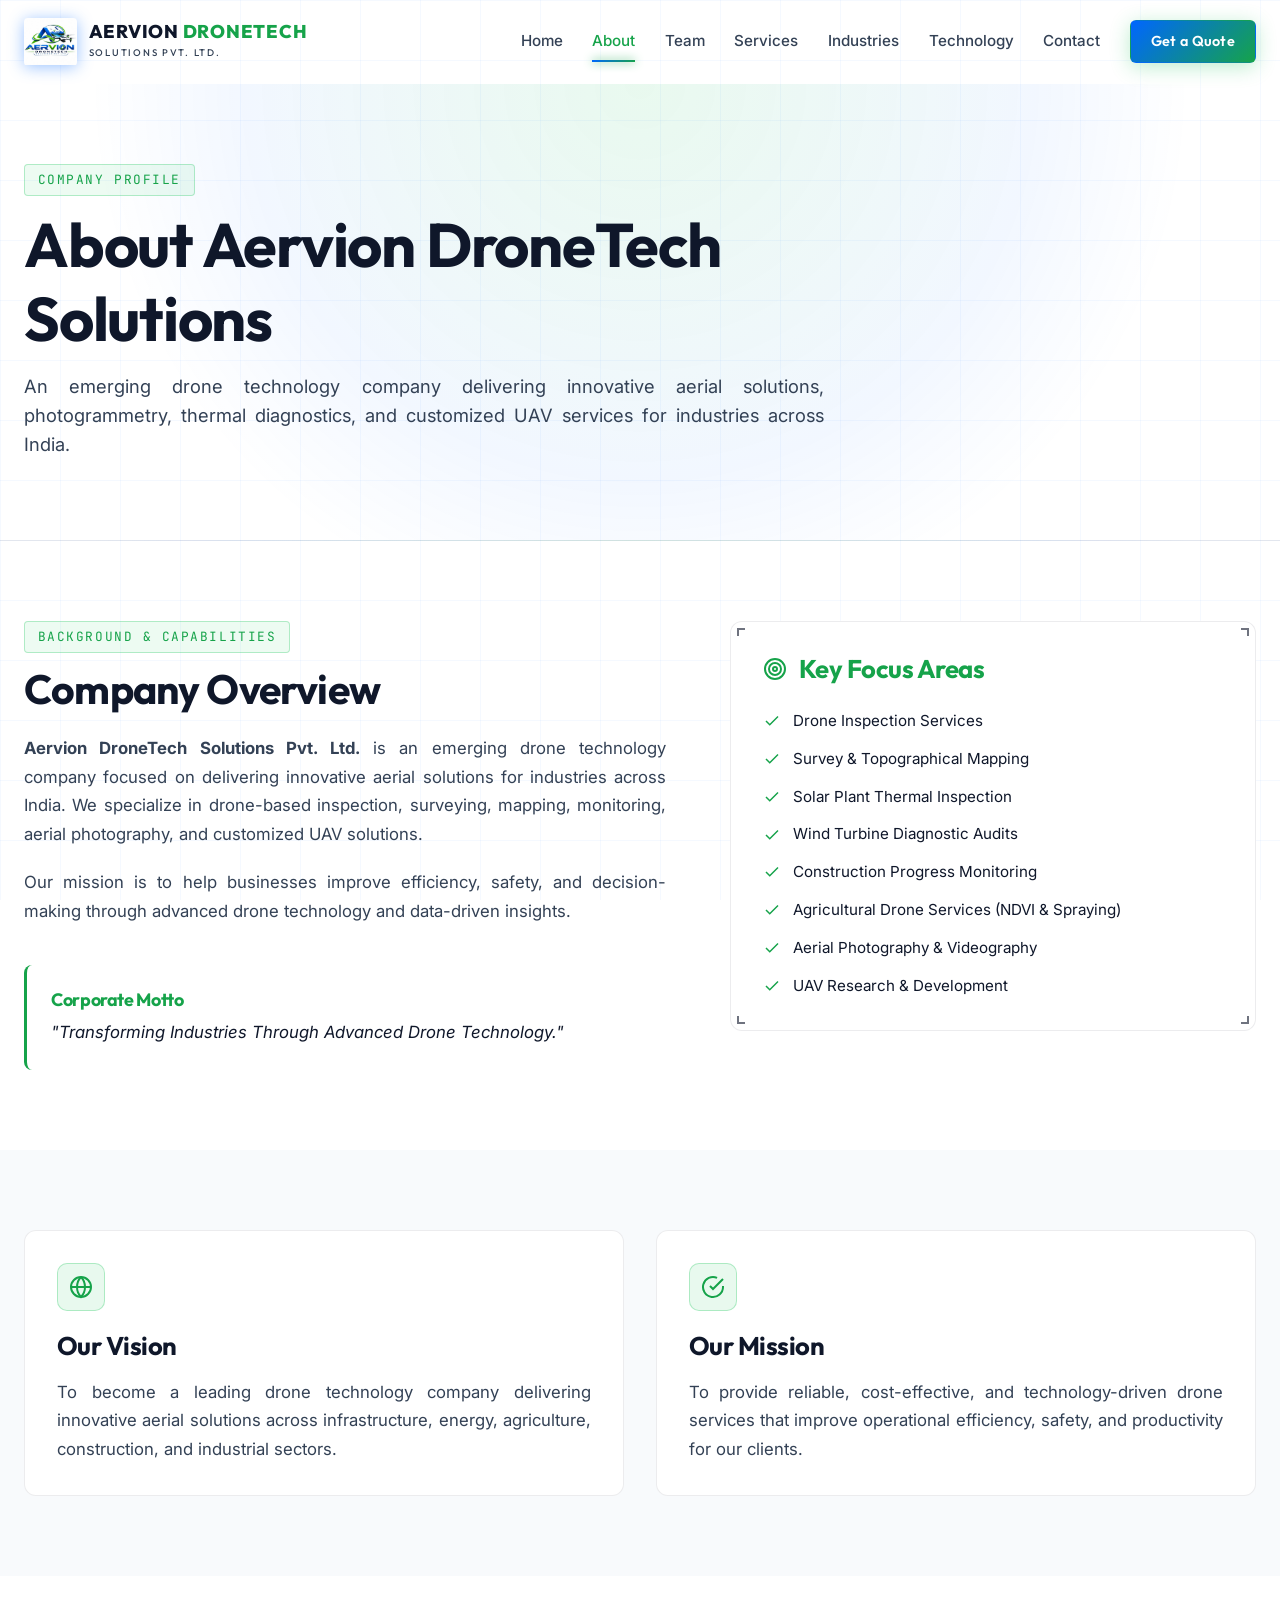
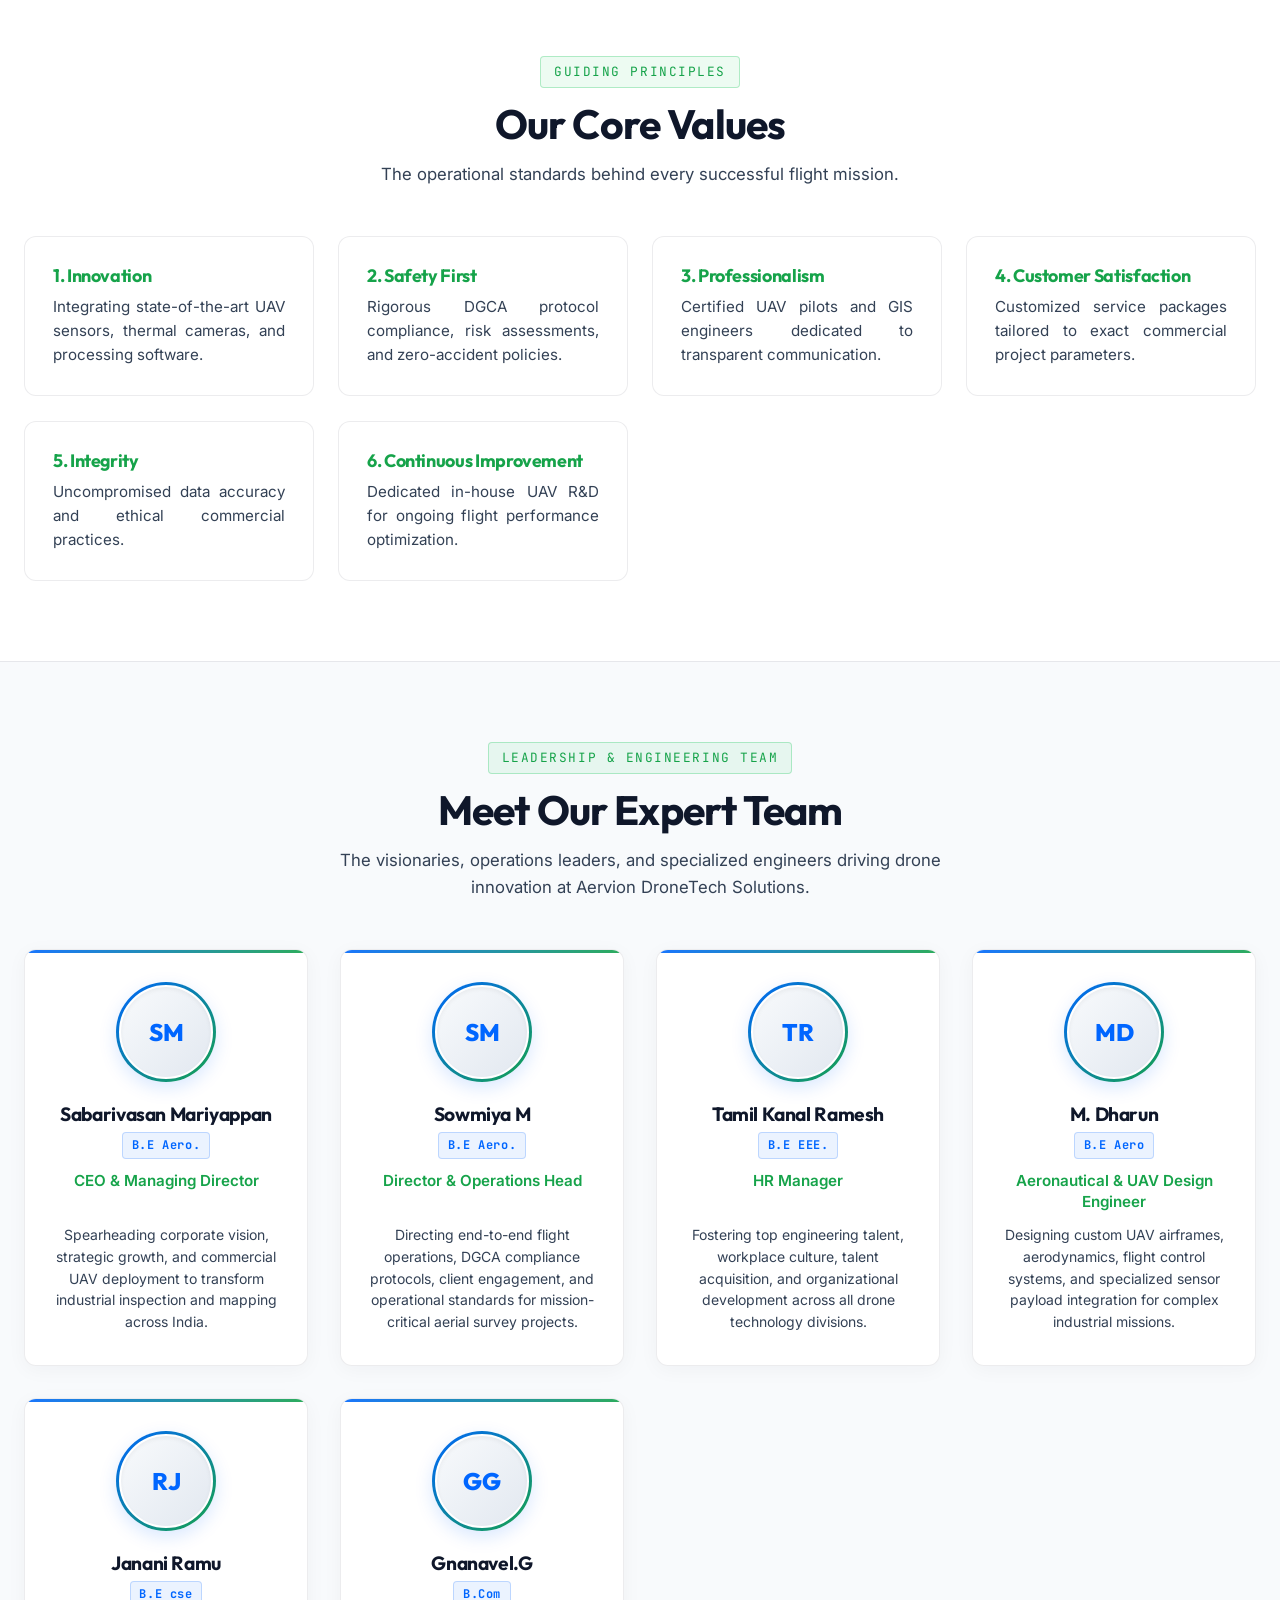
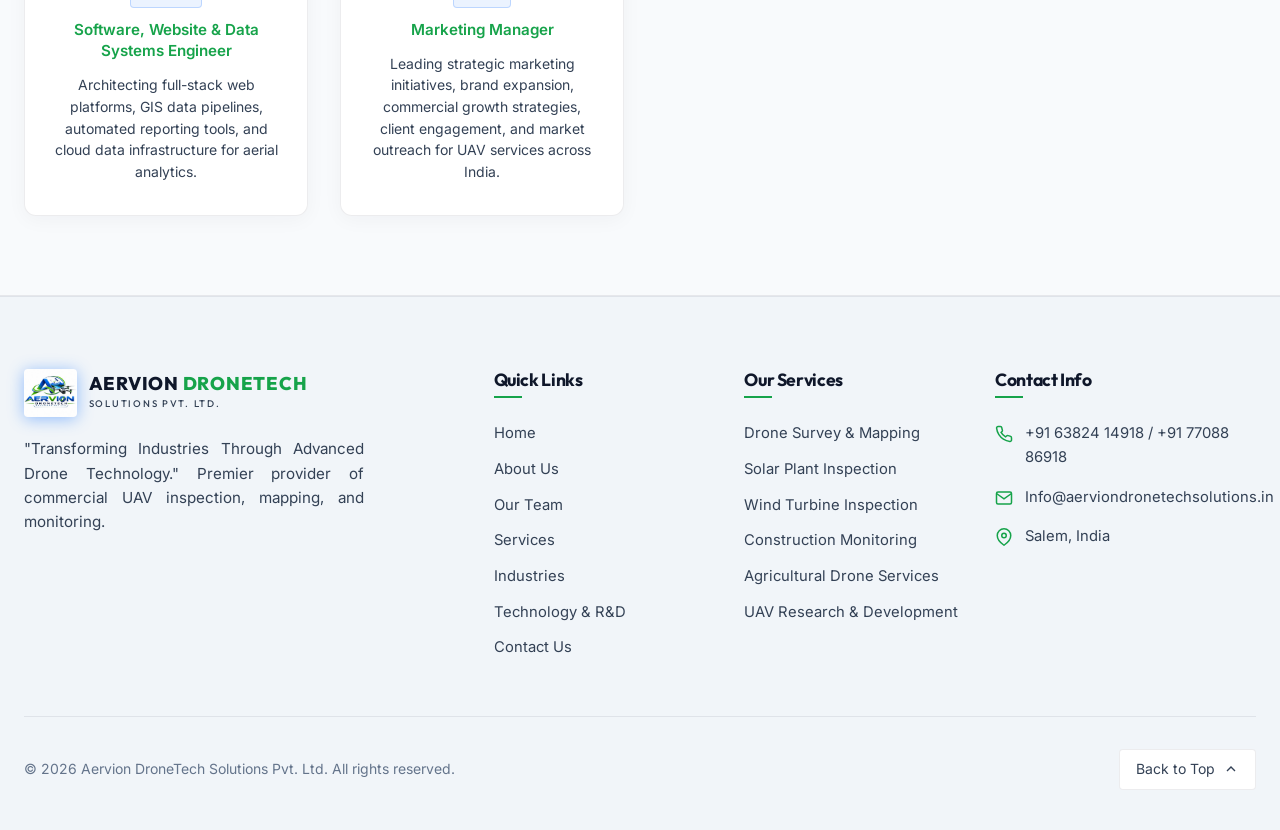
==== about.html @ c124de13 "inital commit" ====
<!DOCTYPE html>
<html lang="en">

<head>
  <meta charset="UTF-8">
  <meta name="viewport" content="width=device-width, initial-scale=1.0">
  <title>About Us | Aervion DroneTech Solutions Pvt. Ltd.</title>
  <meta name="description"
    content="Learn about Aervion DroneTech Solutions Pvt. Ltd., an emerging drone technology company based in salem , India. Discover our Vision, Mission, and Core Values.">

  <!-- Stylesheets -->
  <link rel="stylesheet" href="css/style.css">
  <link rel="stylesheet" href="css/animations.css">
  <link rel="stylesheet" href="css/responsive.css">
</head>

<body>

  <!-- HEADER -->
  <header class="site-header">
    <div class="container header-container">
      <a href="index.html" class="brand-logo" aria-label="Aervion DroneTech Home">
        <img src="images/aervion_logo.jpeg" alt="Aervion DroneTech Solutions Official Logo" class="brand-logo-img">
        <div class="brand-text">
          <span class="brand-title">AERVION <span>DRONETECH</span></span>
          <span class="brand-sub">SOLUTIONS PVT. LTD.</span>
        </div>
      </a>

      <nav class="nav-menu">
        <a href="index.html" class="nav-link">Home</a>
        <a href="about.html" class="nav-link active">About</a>
        <a href="about.html#team" class="nav-link">Team</a>
        <a href="services.html" class="nav-link">Services</a>
        <a href="industries.html" class="nav-link">Industries</a>
        <a href="technology.html" class="nav-link">Technology</a>
        <a href="contact.html" class="nav-link">Contact</a>
        <a href="contact.html" class="btn btn-primary" style="padding: 0.55rem 1.25rem; font-size: 0.9rem;">Get a
          Quote</a>
      </nav>

      <button class="mobile-toggle" aria-label="Toggle navigation menu">
        <svg viewBox="0 0 24 24" fill="none" stroke="currentColor" stroke-width="2">
          <line x1="3" y1="12" x2="21" y2="12"></line>
          <line x1="3" y1="6" x2="21" y2="6"></line>
          <line x1="3" y1="18" x2="21" y2="18"></line>
        </svg>
      </button>
    </div>
  </header>

  <main id="main-content" style="padding-top: var(--nav-height);">

    <!-- PAGE HERO BANNER -->
    <section class="section-padding"
      style="background: radial-gradient(circle at 50% 0%, rgba(34, 197, 94, 0.1) 0%, rgba(0, 102, 255, 0.05) 50%, transparent 70%); border-bottom: 1px solid var(--border-color);">
      <div class="container">
        <div class="reveal reveal-up" style="max-width: 800px;">
          <span class="mono-tag">COMPANY PROFILE</span>
          <h1>About Aervion DroneTech Solutions</h1>
          <p style="font-size: 1.15rem; margin-top: 1rem; color: var(--text-secondary);">
            An emerging drone technology company delivering innovative aerial solutions, photogrammetry, thermal
            diagnostics, and customized UAV services for industries across India.
          </p>
        </div>
      </div>
    </section>

    <!-- COMPANY OVERVIEW & FOCUS AREAS -->
    <section class="section-padding">
      <div class="container">
        <div style="display: grid; grid-template-columns: 1.1fr 0.9fr; gap: 4rem; align-items: flex-start;"
          class="split-layout">

          <div class="reveal reveal-left">
            <span class="mono-tag">BACKGROUND &amp; CAPABILITIES</span>
            <h2>Company Overview</h2>
            <p style="margin-top: 1.25rem; font-size: 1.05rem; line-height: 1.7;">
              <strong>Aervion DroneTech Solutions Pvt. Ltd.</strong> is an emerging drone technology company focused on
              delivering innovative aerial solutions for industries across India. We specialize in drone-based
              inspection, surveying, mapping, monitoring, aerial photography, and customized UAV solutions.
            </p>
            <p style="margin-top: 1.25rem; font-size: 1.05rem; line-height: 1.7;">
              Our mission is to help businesses improve efficiency, safety, and decision-making through advanced drone
              technology and data-driven insights.
            </p>

            <div
              style="margin-top: 2.5rem; padding: 1.5rem; background: var(--bg-glass-card); border-left: 3px solid var(--accent-green); border-radius: 8px;">
              <h4 style="color: var(--accent-green); margin-bottom: 0.5rem;">Corporate Motto</h4>
              <p style="font-style: italic; color: var(--text-primary);">
                "Transforming Industries Through Advanced Drone Technology."
              </p>
            </div>
          </div>

          <!-- Key Focus Areas Box -->
          <div class="reveal reveal-right">
            <div class="glass-card">
              <div class="tech-corner tl"></div>
              <div class="tech-corner tr"></div>
              <div class="tech-corner bl"></div>
              <div class="tech-corner br"></div>

              <h3
                style="color: var(--accent-green); margin-bottom: 1.5rem; display: flex; align-items: center; gap: 0.75rem;">
                <svg width="24" height="24" viewBox="0 0 24 24" fill="none" stroke="currentColor" stroke-width="2">
                  <circle cx="12" cy="12" r="10" />
                  <circle cx="12" cy="12" r="6" />
                  <circle cx="12" cy="12" r="2" />
                </svg>
                Key Focus Areas
              </h3>

              <div style="display: flex; flex-direction: column; gap: 0.85rem;">
                <div style="display: flex; align-items: center; gap: 0.75rem; font-size: 0.95rem;">
                  <svg width="18" height="18" viewBox="0 0 24 24" fill="none" stroke="var(--accent-green)"
                    stroke-width="2">
                    <polyline points="20 6 9 17 4 12" />
                  </svg>
                  <span>Drone Inspection Services</span>
                </div>
                <div style="display: flex; align-items: center; gap: 0.75rem; font-size: 0.95rem;">
                  <svg width="18" height="18" viewBox="0 0 24 24" fill="none" stroke="var(--accent-green)"
                    stroke-width="2">
                    <polyline points="20 6 9 17 4 12" />
                  </svg>
                  <span>Survey &amp; Topographical Mapping</span>
                </div>
                <div style="display: flex; align-items: center; gap: 0.75rem; font-size: 0.95rem;">
                  <svg width="18" height="18" viewBox="0 0 24 24" fill="none" stroke="var(--accent-green)"
                    stroke-width="2">
                    <polyline points="20 6 9 17 4 12" />
                  </svg>
                  <span>Solar Plant Thermal Inspection</span>
                </div>
                <div style="display: flex; align-items: center; gap: 0.75rem; font-size: 0.95rem;">
                  <svg width="18" height="18" viewBox="0 0 24 24" fill="none" stroke="var(--accent-green)"
                    stroke-width="2">
                    <polyline points="20 6 9 17 4 12" />
                  </svg>
                  <span>Wind Turbine Diagnostic Audits</span>
                </div>
                <div style="display: flex; align-items: center; gap: 0.75rem; font-size: 0.95rem;">
                  <svg width="18" height="18" viewBox="0 0 24 24" fill="none" stroke="var(--accent-green)"
                    stroke-width="2">
                    <polyline points="20 6 9 17 4 12" />
                  </svg>
                  <span>Construction Progress Monitoring</span>
                </div>
                <div style="display: flex; align-items: center; gap: 0.75rem; font-size: 0.95rem;">
                  <svg width="18" height="18" viewBox="0 0 24 24" fill="none" stroke="var(--accent-green)"
                    stroke-width="2">
                    <polyline points="20 6 9 17 4 12" />
                  </svg>
                  <span>Agricultural Drone Services (NDVI &amp; Spraying)</span>
                </div>
                <div style="display: flex; align-items: center; gap: 0.75rem; font-size: 0.95rem;">
                  <svg width="18" height="18" viewBox="0 0 24 24" fill="none" stroke="var(--accent-green)"
                    stroke-width="2">
                    <polyline points="20 6 9 17 4 12" />
                  </svg>
                  <span>Aerial Photography &amp; Videography</span>
                </div>
                <div style="display: flex; align-items: center; gap: 0.75rem; font-size: 0.95rem;">
                  <svg width="18" height="18" viewBox="0 0 24 24" fill="none" stroke="var(--accent-green)"
                    stroke-width="2">
                    <polyline points="20 6 9 17 4 12" />
                  </svg>
                  <span>UAV Research &amp; Development</span>
                </div>
              </div>
            </div>
          </div>

        </div>
      </div>
    </section>

    <!-- VISION & MISSION -->
    <section class="section-padding" style="background: var(--bg-secondary); border-y: 1px solid var(--border-color);">
      <div class="container">
        <div style="display: grid; grid-template-columns: repeat(auto-fit, minmax(320px, 1fr)); gap: 2rem;">

          <div class="glass-card reveal reveal-up">
            <div class="card-icon">
              <svg viewBox="0 0 24 24" fill="none" stroke="currentColor" stroke-width="2">
                <circle cx="12" cy="12" r="10" />
                <path d="M12 2a14.5 14.5 0 0 0 0 20 14.5 14.5 0 0 0 0-20" />
                <path d="M2 12h20" />
              </svg>
            </div>
            <h3>Our Vision</h3>
            <p style="margin-top: 1rem; line-height: 1.7;">
              To become a leading drone technology company delivering innovative aerial solutions across infrastructure,
              energy, agriculture, construction, and industrial sectors.
            </p>
          </div>

          <div class="glass-card reveal reveal-up delay-1">
            <div class="card-icon">
              <svg viewBox="0 0 24 24" fill="none" stroke="currentColor" stroke-width="2">
                <path d="M22 11.08V12a10 10 0 1 1-5.93-9.14" />
                <polyline points="22 4 12 14.01 9 11.01" />
              </svg>
            </div>
            <h3>Our Mission</h3>
            <p style="margin-top: 1rem; line-height: 1.7;">
              To provide reliable, cost-effective, and technology-driven drone services that improve operational
              efficiency, safety, and productivity for our clients.
            </p>
          </div>

        </div>
      </div>
    </section>

    <!-- CORE VALUES -->
    <section class="section-padding">
      <div class="container">
        <div class="section-header center">
          <span class="mono-tag">GUIDING PRINCIPLES</span>
          <h2>Our Core Values</h2>
          <p>The operational standards behind every successful flight mission.</p>
        </div>

        <div style="display: grid; grid-template-columns: repeat(auto-fit, minmax(280px, 1fr)); gap: 1.5rem;">

          <div class="glass-card reveal reveal-up" style="padding: 1.75rem;">
            <h4 style="color: var(--accent-green); margin-bottom: 0.5rem;">1. Innovation</h4>
            <p style="font-size: 0.95rem;">Integrating state-of-the-art UAV sensors, thermal cameras, and processing
              software.</p>
          </div>

          <div class="glass-card reveal reveal-up delay-1" style="padding: 1.75rem;">
            <h4 style="color: var(--accent-green); margin-bottom: 0.5rem;">2. Safety First</h4>
            <p style="font-size: 0.95rem;">Rigorous DGCA protocol compliance, risk assessments, and zero-accident
              policies.</p>
          </div>

          <div class="glass-card reveal reveal-up delay-2" style="padding: 1.75rem;">
            <h4 style="color: var(--accent-green); margin-bottom: 0.5rem;">3. Professionalism</h4>
            <p style="font-size: 0.95rem;">Certified UAV pilots and GIS engineers dedicated to transparent
              communication.</p>
          </div>

          <div class="glass-card reveal reveal-up delay-3" style="padding: 1.75rem;">
            <h4 style="color: var(--accent-green); margin-bottom: 0.5rem;">4. Customer Satisfaction</h4>
            <p style="font-size: 0.95rem;">Customized service packages tailored to exact commercial project parameters.
            </p>
          </div>

          <div class="glass-card reveal reveal-up delay-4" style="padding: 1.75rem;">
            <h4 style="color: var(--accent-green); margin-bottom: 0.5rem;">5. Integrity</h4>
            <p style="font-size: 0.95rem;">Uncompromised data accuracy and ethical commercial practices.</p>
          </div>

          <div class="glass-card reveal reveal-up delay-5" style="padding: 1.75rem;">
            <h4 style="color: var(--accent-green); margin-bottom: 0.5rem;">6. Continuous Improvement</h4>
            <p style="font-size: 0.95rem;">Dedicated in-house UAV R&amp;D for ongoing flight performance optimization.
            </p>
          </div>

        </div>
      </div>
    </section>

    <!-- OUR TEAM & LEADERSHIP -->
    <section id="team" class="section-padding"
      style="background: var(--bg-secondary); border-top: 1px solid var(--border-color); border-bottom: 1px solid var(--border-color);">
      <div class="container">
        <div class="section-header center">
          <span class="mono-tag">LEADERSHIP &amp; ENGINEERING TEAM</span>
          <h2>Meet Our Expert Team</h2>
          <p>The visionaries, operations leaders, and specialized engineers driving drone innovation at Aervion
            DroneTech Solutions.</p>
        </div>

        <div class="team-grid">

          <!-- 1. Sabarivasan Mariyappan -->
          <div class="team-card reveal reveal-up">
            <div class="team-avatar-wrapper">
              <div class="team-avatar-badge">SM</div>

            </div>
            <h3 class="team-name">Sabarivasan Mariyappan</h3>
            <span class="team-degree">B.E Aero.</span>
            <div class="team-role">CEO &amp; Managing Director</div>
            <p class="team-desc">Spearheading corporate vision, strategic growth, and commercial UAV deployment to
              transform industrial inspection and mapping across India.</p>
          </div>

          <!-- 2. Sowmiya M -->
          <div class="team-card reveal reveal-up delay-1">
            <div class="team-avatar-wrapper">
              <div class="team-avatar-badge">SM</div>
            </div>
            <h3 class="team-name">Sowmiya M</h3>
            <span class="team-degree">B.E Aero.</span>
            <div class="team-role">Director &amp; Operations Head</div>
            <p class="team-desc">Directing end-to-end flight operations, DGCA compliance protocols, client engagement,
              and operational standards for mission-critical aerial survey projects.</p>
          </div>

          <!-- 3. Tamil Kanal Ramesh -->
          <div class="team-card reveal reveal-up delay-2">
            <div class="team-avatar-wrapper">
              <div class="team-avatar-badge">TR</div>
            </div>
            <h3 class="team-name">Tamil Kanal Ramesh</h3>
            <span class="team-degree">B.E EEE.</span>
            <div class="team-role">HR Manager</div>
            <p class="team-desc">Fostering top engineering talent, workplace culture, talent acquisition, and
              organizational development across all drone technology divisions.</p>
          </div>

          <!-- 4. M. Dharun -->
          <div class="team-card reveal reveal-up delay-3">
            <div class="team-avatar-wrapper">
              <div class="team-avatar-badge">MD</div>
            </div>
            <h3 class="team-name">M. Dharun</h3>
            <span class="team-degree">B.E Aero</span>
            <div class="team-role">Aeronautical &amp; UAV Design Engineer</div>
            <p class="team-desc">Designing custom UAV airframes, aerodynamics, flight control systems, and specialized
              sensor payload integration for complex industrial missions.</p>
          </div>

          <!-- 5. R. Janani -->
          <div class="team-card reveal reveal-up delay-4">
            <div class="team-avatar-wrapper">
              <div class="team-avatar-badge">RJ</div>
            </div>
            <h3 class="team-name">Janani Ramu</h3>
            <span class="team-degree">B.E cse</span>
            <div class="team-role">Software, Website &amp; Data Systems Engineer</div>
            <p class="team-desc">Architecting full-stack web platforms, GIS data pipelines, automated reporting tools,
              and cloud data infrastructure for aerial analytics.</p>
          </div>

          <!-- 6. Gnanavel.G -->
          <div class="team-card reveal reveal-up delay-5">
            <div class="team-avatar-wrapper">
              <div class="team-avatar-badge">GG</div>
            </div>
            <h3 class="team-name">Gnanavel.G</h3>
            <span class="team-degree">B.Com</span>
            <div class="team-role">Marketing Manager</div>
            <p class="team-desc">Leading strategic marketing initiatives, brand expansion, commercial growth strategies,
              client engagement, and market outreach for UAV services across India.</p>
          </div>

        </div>
      </div>
    </section>

  </main>

  <!-- FOOTER -->
  <footer class="site-footer">
    <div class="container">
      <div class="footer-grid">
        <div class="footer-brand">
          <a href="index.html" class="brand-logo">
            <img src="images/aervion_logo.jpeg" alt="Aervion Logo" class="brand-logo-img">
            <div class="brand-text">
              <span class="brand-title">AERVION <span>DRONETECH</span></span>
              <span class="brand-sub">SOLUTIONS PVT. LTD.</span>
            </div>
          </a>
          <p>"Transforming Industries Through Advanced Drone Technology." Premier provider of commercial UAV inspection,
            mapping, and monitoring.</p>
        </div>

        <div class="footer-column">
          <h4>Quick Links</h4>
          <div class="footer-links">
            <a href="index.html">Home</a>
            <a href="about.html">About Us</a>
            <a href="about.html#team">Our Team</a>
            <a href="services.html">Services</a>
            <a href="industries.html">Industries</a>
            <a href="technology.html">Technology &amp; R&amp;D</a>
            <a href="contact.html">Contact Us</a>
          </div>
        </div>

        <div class="footer-column">
          <h4>Our Services</h4>
          <div class="footer-links">
            <a href="services.html#survey-mapping">Drone Survey &amp; Mapping</a>
            <a href="services.html#solar-inspection">Solar Plant Inspection</a>
            <a href="services.html#wind-turbine">Wind Turbine Inspection</a>
            <a href="services.html#construction-monitoring">Construction Monitoring</a>
            <a href="services.html#agriculture">Agricultural Drone Services</a>
            <a href="services.html#uav-rd">UAV Research &amp; Development</a>
          </div>
        </div>

        <div class="footer-column">
          <h4>Contact Info</h4>
          <div class="footer-contact-info">
            <div class="item">
              <svg viewBox="0 0 24 24" fill="none" stroke="currentColor" stroke-width="2">
                <path
                  d="M22 16.92v3a2 2 0 0 1-2.18 2 19.79 19.79 0 0 1-8.63-3.07 19.5 19.5 0 0 1-6-6 19.79 19.79 0 0 1-3.07-8.67A2 2 0 0 1 4.11 2h3a2 2 0 0 1 2 1.72 12.84 12.84 0 0 0 .7 2.81 2 2 0 0 1-.45 2.11L8.09 9.91a16 16 0 0 0 6 6l1.27-1.27a2 2 0 0 1 2.11-.45 12.84 12.84 0 0 0 2.81.7A2 2 0 0 1 22 16.92z" />
              </svg>
              <div>+91 63824 14918 / +91 77088 86918</div>
            </div>
            <div class="item">
              <svg viewBox="0 0 24 24" fill="none" stroke="currentColor" stroke-width="2">
                <path d="M4 4h16c1.1 0 2 .9 2 2v12c0 1.1-.9 2-2 2H4c-1.1 0-2-.9-2-2V6c0-1.1.9-2 2-2z" />
                <polyline points="22,6 12,13 2,6" />
              </svg>
              <div>Info@aerviondronetechsolutions.in</div>
            </div>
            <div class="item">
              <svg viewBox="0 0 24 24" fill="none" stroke="currentColor" stroke-width="2">
                <path d="M21 10c0 7-9 13-9 13s-9-6-9-13a9 9 0 0 1 18 0z" />
                <circle cx="12" cy="10" r="3" />
              </svg>
              <div>Salem, India</div>
            </div>
          </div>
        </div>
      </div>

      <div class="footer-bottom">
        <div>&copy; 2026 Aervion DroneTech Solutions Pvt. Ltd. All rights reserved.</div>
        <div class="back-to-top">
          <span>Back to Top</span>
          <svg viewBox="0 0 24 24" fill="none" stroke="currentColor" stroke-width="2">
            <polyline points="18 15 12 9 6 15" />
          </svg>
        </div>
      </div>
    </div>
  </footer>

  <script src="js/main.js"></script>
  <script src="js/animations.js"></script>
</body>

</html>
---- css/style.css ----
/* ==========================================================================
   AERVION DRONETECH SOLUTIONS PVT. LTD. - Main Design System & Core Styles
   Dark Aerospace Visual System - Royal Blue (#0066FF) & Electric Green (#22C55E)
   Identity strictly aligned with official company logo
   ========================================================================== */

@import url('https://fonts.googleapis.com/css2?family=Inter:wght@300;400;500;600;700&family=Outfit:wght@400;500;600;700;800&family=JetBrains+Mono:wght@400;500&display=swap');

/* --------------------------------------------------------------------------
   1. CSS Variables & Design Tokens (Derived from Aervion Logo)
   -------------------------------------------------------------------------- */
:root {
  /* Color Palette - Modern High-Tech Light Theme (White UI) */
  --bg-darker: #f1f5f9;
  --bg-primary: #ffffff;
  --bg-secondary: #f8fafc;
  --bg-tertiary: #f1f5f9;
  --bg-glass: rgba(255, 255, 255, 0.94);
  --bg-glass-card: #ffffff;
  --bg-input: #ffffff;

  /* Accents directly matched to Aervion Logo */
  --accent-green: #16a34a;
  --accent-green-hover: #15803d;
  --accent-blue: #0066ff;
  --accent-blue-hover: #1d4ed8;
  --accent-cyan: #0284c7;
  --accent-glow: rgba(22, 163, 74, 0.15);
  --accent-glow-blue: rgba(0, 102, 255, 0.15);
  --brand-gradient: linear-gradient(135deg, #0066ff 0%, #16a34a 100%);
  --brand-gradient-hover: linear-gradient(135deg, #1d4ed8 0%, #15803d 100%);
  
  /* Text Colors for White Background */
  --text-primary: #0f172a;
  --text-secondary: #334155;
  --text-muted: #64748b;
  --text-cyan: #16a34a;

  /* Borders & Grid */
  --border-color: rgba(15, 23, 42, 0.08);
  --border-glow: rgba(0, 102, 255, 0.35);
  --grid-line: rgba(0, 102, 255, 0.04);

  /* Typography */
  --font-body: 'Inter', system-ui, -apple-system, sans-serif;
  --font-heading: 'Outfit', sans-serif;
  --font-mono: 'JetBrains Mono', monospace;

  /* Transitions & Shadows */
  --transition-fast: 0.2s cubic-bezier(0.16, 1, 0.3, 1);
  --transition-normal: 0.3s cubic-bezier(0.16, 1, 0.3, 1);
  --transition-slow: 0.6s cubic-bezier(0.16, 1, 0.3, 1);
  --box-shadow: 0 10px 30px -10px rgba(15, 23, 42, 0.08);
  --glow-shadow: 0 10px 25px rgba(0, 102, 255, 0.12);

  /* Container Widths */
  --container-max: 1280px;
  --nav-height: 84px;
}

/* --------------------------------------------------------------------------
   2. Reset & Universal Styles
   -------------------------------------------------------------------------- */
*, *::before, *::after {
  box-sizing: border-box;
  margin: 0;
  padding: 0;
}

html {
  scroll-behavior: smooth;
  font-size: 16px;
  background-color: var(--bg-darker);
  color: var(--text-primary);
  text-rendering: optimizeLegibility;
  -webkit-font-smoothing: antialiased;
}

body {
  font-family: var(--font-body);
  line-height: 1.6;
  overflow-x: hidden;
  background: var(--bg-primary);
  min-height: 100vh;
  display: flex;
  flex-direction: column;
  position: relative;
}

/* Global HUD Grid Background Overlay */
body::before {
  content: '';
  position: fixed;
  top: 0;
  left: 0;
  width: 100vw;
  height: 100vh;
  background-image: 
    linear-gradient(to right, var(--grid-line) 1px, transparent 1px),
    linear-gradient(to bottom, var(--grid-line) 1px, transparent 1px);
  background-size: 60px 60px;
  pointer-events: none;
  z-index: 0;
}

img, svg {
  max-width: 100%;
  height: auto;
  display: block;
}

a {
  color: inherit;
  text-decoration: none;
  transition: color var(--transition-fast);
}

button, input, select, textarea {
  font-family: inherit;
  font-size: inherit;
  color: inherit;
}

ul, ol {
  list-style: none;
}

/* --------------------------------------------------------------------------
   3. Typography & Helper Utilities
   -------------------------------------------------------------------------- */
h1, h2, h3, h4, h5, h6 {
  font-family: var(--font-heading);
  font-weight: 700;
  line-height: 1.2;
  color: var(--text-primary);
  letter-spacing: -0.02em;
}

h1 { font-size: clamp(2.5rem, 4.8vw, 4rem); }
h2 { font-size: clamp(2rem, 3.2vw, 2.8rem); }
h3 { font-size: clamp(1.35rem, 2vw, 1.75rem); }
h4 { font-size: clamp(1.1rem, 1.4vw, 1.25rem); }

p {
  color: var(--text-secondary);
  font-size: 1.05rem;
  text-align: justify;
  text-justify: inter-word;
  hyphens: auto;
}

.text-left { text-align: left; }
.text-center { text-align: center; }
.text-justify { text-align: justify; text-justify: inter-word; hyphens: auto; }
.text-green { color: var(--accent-green); }
.text-blue { color: var(--accent-blue); }
.text-cyan { color: var(--accent-cyan); }
.text-muted { color: var(--text-muted); }

.mono-tag {
  font-family: var(--font-mono);
  font-size: 0.8rem;
  letter-spacing: 0.12em;
  text-transform: uppercase;
  color: var(--accent-green);
  display: inline-flex;
  align-items: center;
  gap: 0.5rem;
  margin-bottom: 0.75rem;
  padding: 0.3rem 0.8rem;
  background: rgba(34, 197, 94, 0.08);
  border: 1px solid rgba(34, 197, 94, 0.3);
  border-radius: 4px;
}

.container {
  width: 100%;
  max-width: var(--container-max);
  margin-left: auto;
  margin-right: auto;
  padding-left: 1.5rem;
  padding-right: 1.5rem;
  position: relative;
  z-index: 1;
}

.section-padding {
  padding-top: 5rem;
  padding-bottom: 5rem;
}

.section-header {
  margin-bottom: 3rem;
}

.section-header.center {
  text-align: center;
}

.section-header p {
  max-width: 680px;
  margin-top: 0.75rem;
}

.section-header.center p {
  margin-left: auto;
  margin-right: auto;
  text-align: center;
}

/* --------------------------------------------------------------------------
   4. Buttons & Form UI Components
   -------------------------------------------------------------------------- */
.btn {
  display: inline-flex;
  align-items: center;
  justify-content: center;
  gap: 0.65rem;
  padding: 0.8rem 1.75rem;
  font-family: var(--font-heading);
  font-weight: 600;
  font-size: 0.975rem;
  letter-spacing: 0.02em;
  border-radius: 6px;
  cursor: pointer;
  transition: all var(--transition-fast);
  text-decoration: none;
  border: 1px solid transparent;
  position: relative;
  overflow: hidden;
}

.btn-primary {
  background: var(--brand-gradient);
  color: #ffffff;
  box-shadow: 0 4px 20px rgba(34, 197, 94, 0.3);
}

.btn-primary:hover {
  transform: translateY(-2px);
  box-shadow: 0 6px 28px rgba(0, 102, 255, 0.5);
  background: var(--brand-gradient-hover);
}

.btn-secondary {
  background: var(--bg-glass-card);
  color: var(--text-primary);
  border-color: var(--border-color);
  backdrop-filter: blur(10px);
}

.btn-secondary:hover {
  background: rgba(34, 197, 94, 0.15);
  border-color: var(--accent-green);
  color: var(--accent-green);
  transform: translateY(-2px);
}

.btn-outline-green {
  background: transparent;
  color: var(--accent-green);
  border-color: var(--border-glow);
}

.btn-outline-green:hover {
  background: rgba(34, 197, 94, 0.15);
  box-shadow: var(--glow-shadow);
  transform: translateY(-2px);
}

/* --------------------------------------------------------------------------
   5. Header & Navigation Bar
   -------------------------------------------------------------------------- */
.site-header {
  position: fixed;
  top: 0;
  left: 0;
  width: 100%;
  height: var(--nav-height);
  z-index: 1000;
  transition: all var(--transition-normal);
  border-bottom: 1px solid transparent;
}

.site-header.scrolled {
  background: var(--bg-glass);
  backdrop-filter: blur(16px);
  -webkit-backdrop-filter: blur(16px);
  border-bottom-color: var(--border-color);
  box-shadow: 0 4px 20px rgba(15, 23, 42, 0.06);
}

.header-container {
  display: flex;
  align-items: center;
  justify-content: space-between;
  height: 100%;
}

.brand-logo {
  display: flex;
  align-items: center;
  gap: 0.75rem;
  font-family: var(--font-heading);
  text-decoration: none;
}

.brand-logo-img {
  height: 48px;
  width: auto;
  object-fit: contain;
  filter: drop-shadow(0 2px 8px rgba(0, 102, 255, 0.4));
  border-radius: 4px;
}

.brand-text {
  display: flex;
  flex-direction: column;
}

.brand-title {
  font-size: 1.15rem;
  font-weight: 800;
  color: var(--text-primary);
  letter-spacing: 0.04em;
  line-height: 1;
}

.brand-title span {
  color: var(--accent-green);
}

.brand-sub {
  font-size: 0.6rem;
  letter-spacing: 0.18em;
  color: var(--text-secondary);
  text-transform: uppercase;
  margin-top: 3px;
  font-weight: 500;
}

.nav-menu {
  display: flex;
  align-items: center;
  gap: 1.85rem;
}

.nav-link {
  font-size: 0.95rem;
  font-weight: 500;
  color: var(--text-secondary);
  padding: 0.5rem 0;
  position: relative;
  transition: color var(--transition-fast);
}

.nav-link:hover,
.nav-link.active {
  color: var(--accent-green);
}

.nav-link::after {
  content: '';
  position: absolute;
  bottom: 0;
  left: 0;
  width: 0%;
  height: 2px;
  background: var(--brand-gradient);
  box-shadow: 0 0 10px var(--accent-green);
  transition: width var(--transition-fast);
}

.nav-link:hover::after,
.nav-link.active::after {
  width: 100%;
}

/* Mobile Toggle */
.mobile-toggle {
  display: none;
  background: none;
  border: none;
  cursor: pointer;
  padding: 0.5rem;
  color: var(--text-primary);
  z-index: 1001;
}

.mobile-toggle svg {
  width: 28px;
  height: 28px;
  stroke: var(--text-primary);
}

/* --------------------------------------------------------------------------
   6. Cards & Service Images
   -------------------------------------------------------------------------- */
.glass-card {
  background: var(--bg-glass-card);
  backdrop-filter: blur(12px);
  -webkit-backdrop-filter: blur(12px);
  border: 1px solid var(--border-color);
  border-radius: 12px;
  padding: 2rem;
  position: relative;
  transition: all var(--transition-normal);
  overflow: hidden;
  display: flex;
  flex-direction: column;
}

.glass-card::before {
  content: '';
  position: absolute;
  top: 0;
  left: 0;
  width: 100%;
  height: 2px;
  background: var(--brand-gradient);
  opacity: 0;
  transition: opacity var(--transition-normal);
}

.glass-card:hover {
  border-color: var(--border-glow);
  transform: translateY(-5px);
  box-shadow: var(--glow-shadow);
}

.glass-card:hover::before {
  opacity: 1;
}

.service-card-img-wrapper {
  width: 100%;
  height: 190px;
  border-radius: 8px;
  overflow: hidden;
  margin-bottom: 1.25rem;
  border: 1px solid var(--border-color);
  background: var(--bg-secondary);
  position: relative;
}

.service-card-img-wrapper img {
  width: 100%;
  height: 100%;
  object-fit: cover;
  transition: transform var(--transition-normal);
}

.glass-card:hover .service-card-img-wrapper img {
  transform: scale(1.05);
}

.card-icon {
  width: 48px;
  height: 48px;
  background: rgba(34, 197, 94, 0.1);
  border: 1px solid rgba(34, 197, 94, 0.3);
  border-radius: 10px;
  display: flex;
  align-items: center;
  justify-content: center;
  margin-bottom: 1.25rem;
  color: var(--accent-green);
}

.card-icon svg {
  width: 24px;
  height: 24px;
}

/* Technical Corner Accents */
.tech-corner {
  position: absolute;
  width: 8px;
  height: 8px;
  border-color: var(--accent-green);
  pointer-events: none;
  opacity: 0.6;
}

.tech-corner.tl { top: 6px; left: 6px; border-top: 2px solid; border-left: 2px solid; }
.tech-corner.tr { top: 6px; right: 6px; border-top: 2px solid; border-right: 2px solid; }
.tech-corner.bl { bottom: 6px; left: 6px; border-bottom: 2px solid; border-left: 2px solid; }
.tech-corner.br { bottom: 6px; right: 6px; border-bottom: 2px solid; border-right: 2px solid; }

/* --------------------------------------------------------------------------
   7. Industry Grid (Home & Industry Pages)
   -------------------------------------------------------------------------- */
.industry-grid {
  display: grid;
  grid-template-columns: repeat(auto-fit, minmax(270px, 1fr));
  gap: 1.75rem;
}

.industry-card {
  position: relative;
  background: var(--bg-glass-card);
  border: 1px solid var(--border-color);
  border-radius: 12px;
  overflow: hidden;
  transition: all var(--transition-normal);
  display: flex;
  flex-direction: column;
}

.industry-card-img-container {
  height: 180px;
  width: 100%;
  overflow: hidden;
  position: relative;
  border-bottom: 1px solid var(--border-color);
}

.industry-card-img-container img {
  width: 100%;
  height: 100%;
  object-fit: cover;
  transition: transform var(--transition-normal);
}

.industry-card:hover {
  border-color: var(--accent-green);
  box-shadow: 0 10px 30px rgba(34, 197, 94, 0.2);
  transform: translateY(-5px);
}

.industry-card:hover .industry-card-img-container img {
  transform: scale(1.06);
}

.industry-card-body {
  padding: 1.5rem;
  display: flex;
  flex-direction: column;
  flex-grow: 1;
}

.industry-card-body h3 {
  font-size: 1.3rem;
  margin-bottom: 0.5rem;
}

.industry-card-body p {
  font-size: 0.95rem;
  margin-bottom: 1.25rem;
  flex-grow: 1;
}

.industry-card-link {
  display: inline-flex;
  align-items: center;
  gap: 0.5rem;
  font-family: var(--font-heading);
  font-weight: 600;
  font-size: 0.9rem;
  color: var(--accent-green);
  text-decoration: none;
}

.industry-card-link svg {
  width: 16px;
  height: 16px;
  transition: transform var(--transition-fast);
}

.industry-card-link:hover svg {
  transform: translateX(4px);
}

/* --------------------------------------------------------------------------
   8. Footer Section
   -------------------------------------------------------------------------- */
.site-footer {
  background: var(--bg-darker);
  border-top: 1px solid var(--border-color);
  padding-top: 4.5rem;
  padding-bottom: 2.5rem;
  margin-top: auto;
  position: relative;
  z-index: 10;
}

.footer-grid {
  display: grid;
  grid-template-columns: 2fr repeat(3, 1fr);
  gap: 3rem;
  margin-bottom: 3.5rem;
}

.footer-brand p {
  margin-top: 1.25rem;
  font-size: 0.95rem;
  color: var(--text-secondary);
  max-width: 340px;
}

.footer-column h4 {
  font-size: 1.1rem;
  margin-bottom: 1.5rem;
  color: var(--text-primary);
  position: relative;
  padding-bottom: 0.5rem;
}

.footer-column h4::after {
  content: '';
  position: absolute;
  bottom: 0;
  left: 0;
  width: 28px;
  height: 2px;
  background: var(--accent-green);
}

.footer-links {
  display: flex;
  flex-direction: column;
  gap: 0.75rem;
}

.footer-links a {
  font-size: 0.925rem;
  color: var(--text-secondary);
  transition: color var(--transition-fast), transform var(--transition-fast);
}

.footer-links a:hover {
  color: var(--accent-green);
  transform: translateX(4px);
}

.footer-contact-info {
  display: flex;
  flex-direction: column;
  gap: 1rem;
  font-size: 0.925rem;
  color: var(--text-secondary);
}

.footer-contact-info .item {
  display: flex;
  align-items: flex-start;
  gap: 0.75rem;
}

.footer-contact-info svg {
  width: 18px;
  height: 18px;
  stroke: var(--accent-green);
  flex-shrink: 0;
  margin-top: 3px;
}

.footer-bottom {
  padding-top: 2rem;
  border-top: 1px solid var(--border-color);
  display: flex;
  align-items: center;
  justify-content: space-between;
  font-size: 0.875rem;
  color: var(--text-muted);
}

.back-to-top {
  display: inline-flex;
  align-items: center;
  gap: 0.5rem;
  color: var(--text-secondary);
  cursor: pointer;
  background: var(--bg-glass-card);
  backdrop-filter: blur(8px);
  padding: 0.5rem 1rem;
  border-radius: 4px;
  border: 1px solid var(--border-color);
  transition: all var(--transition-fast);
}

.back-to-top:hover {
  color: var(--accent-green);
  border-color: var(--border-glow);
  background: rgba(34, 197, 94, 0.12);
}

.back-to-top svg {
  width: 16px;
  height: 16px;
  stroke: currentColor;
}

/* --------------------------------------------------------------------------
   9. Form Controls & Input UI System
   -------------------------------------------------------------------------- */
input[type="text"],
input[type="email"],
input[type="tel"],
select,
textarea,
.form-control {
  background: var(--bg-input);
  border: 1px solid var(--border-color);
  color: var(--text-primary);
  border-radius: 6px;
  padding: 0.8rem 1.1rem;
  font-family: inherit;
  font-size: 0.95rem;
  transition: all var(--transition-fast);
}

input[type="text"]:focus,
input[type="email"]:focus,
input[type="tel"]:focus,
select:focus,
textarea:focus,
.form-control:focus {
  outline: none;
  border-color: var(--accent-green);
  box-shadow: 0 0 14px rgba(22, 163, 74, 0.25);
  background: #ffffff;
}

/* --------------------------------------------------------------------------
   10. Team Members & Leadership System
   -------------------------------------------------------------------------- */
.team-grid {
  display: grid;
  grid-template-columns: repeat(auto-fit, minmax(240px, 1fr));
  gap: 2rem;
  margin-top: 2.5rem;
}

.team-card {
  background: var(--bg-glass-card);
  border: 1px solid var(--border-color);
  border-radius: 12px;
  padding: 2rem 1.5rem;
  text-align: center;
  position: relative;
  transition: all var(--transition-normal);
  box-shadow: 0 4px 20px rgba(15, 23, 42, 0.04);
  display: flex;
  flex-direction: column;
  align-items: center;
  overflow: hidden;
}

.team-card::before {
  content: '';
  position: absolute;
  top: 0;
  left: 0;
  width: 100%;
  height: 3px;
  background: var(--brand-gradient);
  opacity: 0.9;
  transition: opacity var(--transition-normal);
}

.team-card:hover {
  transform: translateY(-6px);
  border-color: var(--accent-blue);
  box-shadow: var(--glow-shadow);
}

.team-avatar-wrapper {
  position: relative;
  width: 100px;
  height: 100px;
  margin-bottom: 1.25rem;
  border-radius: 50%;
  padding: 3px;
  background: var(--brand-gradient);
  box-shadow: 0 6px 18px rgba(0, 102, 255, 0.15);
}

.team-avatar-img {
  width: 100%;
  height: 100%;
  border-radius: 50%;
  object-fit: cover;
  background: #ffffff;
}

.team-avatar-badge {
  width: 100%;
  height: 100%;
  border-radius: 50%;
  background: linear-gradient(135deg, #f8fafc 0%, #e2e8f0 100%);
  display: flex;
  align-items: center;
  justify-content: center;
  color: var(--accent-blue);
  font-family: var(--font-heading);
  font-weight: 800;
  font-size: 1.5rem;
  border: 2px solid #ffffff;
  box-shadow: inset 0 2px 4px rgba(0, 0, 0, 0.05);
}

.team-name {
  font-size: 1.2rem;
  font-weight: 700;
  color: var(--text-primary);
  margin-bottom: 0.35rem;
  line-height: 1.25;
}

.team-degree {
  font-family: var(--font-mono);
  font-size: 0.75rem;
  color: var(--accent-blue);
  font-weight: 700;
  letter-spacing: 0.05em;
  background: rgba(0, 102, 255, 0.08);
  padding: 0.2rem 0.55rem;
  border-radius: 4px;
  display: inline-block;
  margin-bottom: 0.75rem;
  border: 1px solid rgba(0, 102, 255, 0.2);
}

.team-role {
  font-size: 0.95rem;
  font-weight: 600;
  color: var(--accent-green);
  margin-bottom: 0.75rem;
  line-height: 1.35;
}

.team-desc {
  font-size: 0.875rem;
  color: var(--text-secondary);
  line-height: 1.55;
  text-align: center;
  margin-top: auto;
}

/* --------------------------------------------------------------------------
   11. Real-time Drone Photo Enhancements
   -------------------------------------------------------------------------- */
.service-img-preview {
  width: 100%;
  height: 240px;
  object-fit: cover;
  border-radius: 10px;
  border: 1px solid var(--border-glow);
  margin-bottom: 1.25rem;
  transition: transform var(--transition-normal), box-shadow var(--transition-normal);
}

.service-img-preview:hover {
  transform: scale(1.02);
  box-shadow: var(--glow-shadow);
}

.realtime-photo-card {
  position: relative;
  border-radius: 12px;
  overflow: hidden;
  border: 1px solid var(--border-glow);
  box-shadow: 0 8px 24px rgba(0, 0, 0, 0.25);
  background: var(--bg-secondary);
}

.realtime-photo-card img {
  width: 100%;
  height: 260px;
  object-fit: cover;
  display: block;
  transition: transform 0.4s ease;
}

.realtime-photo-card:hover img {
  transform: scale(1.04);
}

.realtime-overlay-tag {
  position: absolute;
  top: 12px;
  left: 12px;
  background: rgba(15, 23, 42, 0.85);
  backdrop-filter: blur(8px);
  border: 1px solid var(--accent-green);
  color: var(--accent-green);
  font-family: var(--font-mono);
  font-size: 0.725rem;
  font-weight: 700;
  padding: 0.3rem 0.65rem;
  border-radius: 4px;
  display: flex;
  align-items: center;
  gap: 0.4rem;
  letter-spacing: 0.05em;
  z-index: 2;
}

.realtime-overlay-tag .pulse-dot {
  width: 6px;
  height: 6px;
  background: var(--accent-green);
  border-radius: 50%;
  box-shadow: 0 0 6px var(--accent-green);
  animation: pulseGlow 1.5s infinite;
}
---- css/animations.css ----
/* ==========================================================================
   AERVION DRONETECH SOLUTIONS PVT. LTD. - Animations & Visual Effects
   Scroll Reveals, Keyframe Scanners, Parallax & Micro-interactions
   ========================================================================== */

/* --------------------------------------------------------------------------
   1. Keyframe Animations
   -------------------------------------------------------------------------- */
@keyframes hudScan {
  0% { transform: translateY(-100%); }
  100% { transform: translateY(100%); }
}

@keyframes radarRotate {
  0% { transform: rotate(0deg); }
  100% { transform: rotate(360deg); }
}

@keyframes pulseGlow {
  0%, 100% { opacity: 0.4; filter: drop-shadow(0 0 5px rgba(0, 229, 255, 0.3)); }
  50% { opacity: 0.9; filter: drop-shadow(0 0 20px rgba(0, 229, 255, 0.8)); }
}

@keyframes floatSlow {
  0%, 100% { transform: translateY(0); }
  50% { transform: translateY(-10px); }
}

@keyframes borderGlow {
  0%, 100% { border-color: rgba(0, 229, 255, 0.2); }
  50% { border-color: rgba(0, 229, 255, 0.6); }
}

@keyframes telemetryFlicker {
  0%, 100% { opacity: 1; }
  92% { opacity: 1; }
  93% { opacity: 0.4; }
  94% { opacity: 1; }
  96% { opacity: 0.7; }
  97% { opacity: 1; }
}

/* --------------------------------------------------------------------------
   2. Component Animation Classes
   -------------------------------------------------------------------------- */
.radar-sweep {
  animation: radarRotate 8s linear infinite;
  transform-origin: center center;
}

.hud-scanner {
  position: absolute;
  top: 0;
  left: 0;
  width: 100%;
  height: 2px;
  background: linear-gradient(90deg, transparent, var(--accent-cyan), transparent);
  box-shadow: 0 0 15px var(--accent-cyan);
  animation: hudScan 4s ease-in-out infinite alternate;
  pointer-events: none;
  z-index: 3;
}

.float-animation {
  animation: floatSlow 5s ease-in-out infinite;
}

.pulse-animation {
  animation: pulseGlow 3s ease-in-out infinite;
}

.flicker-animation {
  animation: telemetryFlicker 6s ease-in-out infinite;
}

/* --------------------------------------------------------------------------
   3. Scroll Reveal Classes (Driven by IntersectionObserver)
   -------------------------------------------------------------------------- */
.reveal {
  opacity: 0;
  transition: opacity 0.8s cubic-bezier(0.16, 1, 0.3, 1), transform 0.8s cubic-bezier(0.16, 1, 0.3, 1);
  will-change: opacity, transform;
}

.reveal-up {
  transform: translateY(40px);
}

.reveal-left {
  transform: translateX(-40px);
}

.reveal-right {
  transform: translateX(40px);
}

.reveal-zoom {
  transform: scale(0.92);
}

/* Active Trigger Class */
.reveal.active {
  opacity: 1;
  transform: translateY(0) translateX(0) scale(1);
}

/* Stagger Delays for Grid Elements */
.delay-1 { transition-delay: 0.1s; }
.delay-2 { transition-delay: 0.2s; }
.delay-3 { transition-delay: 0.3s; }
.delay-4 { transition-delay: 0.4s; }
.delay-5 { transition-delay: 0.5s; }

/* --------------------------------------------------------------------------
   4. Reduced Motion Support (Accessibility)
   -------------------------------------------------------------------------- */
@media (prefers-reduced-motion: reduce) {
  *, *::before, *::after {
    animation-duration: 0.01ms !important;
    animation-iteration-count: 1 !important;
    transition-duration: 0.01ms !important;
    scroll-behavior: auto !important;
  }

  .reveal, .reveal-up, .reveal-left, .reveal-right, .reveal-zoom {
    opacity: 1 !important;
    transform: none !important;
  }
  
  .hud-scanner, .radar-sweep, .float-animation {
    animation: none !important;
  }
}
---- css/responsive.css ----
/* ==========================================================================
   AERVION DRONETECH SOLUTIONS PVT. LTD. - Responsive Stylesheet
   Breakpoints: 1440px, 1280px, 1024px, 768px, 576px, 480px, 375px
   ========================================================================== */

/* Large Desktop (1440px and up) */
@media (min-width: 1440px) {
  :root {
    --container-max: 1360px;
  }
}

/* Standard Laptop & Desktop (max-width: 1280px) */
@media (max-width: 1280px) {
  .section-padding {
    padding-top: 5rem;
    padding-bottom: 5rem;
  }

  .footer-grid {
    gap: 2rem;
  }
}

/* Tablet & Landscape Devices (max-width: 1024px) */
@media (max-width: 1024px) {
  :root {
    --nav-height: 70px;
  }

  /* Header & Navigation Mobile Layout */
  .mobile-toggle {
    display: block;
  }

  .nav-menu {
    position: fixed;
    top: 0;
    right: -100%;
    width: 300px;
    height: 100vh;
    background: var(--bg-secondary);
    border-left: 1px solid var(--border-color);
    flex-direction: column;
    align-items: flex-start;
    justify-content: flex-start;
    padding: 6rem 2rem 2rem 2rem;
    gap: 1.5rem;
    transition: right var(--transition-normal);
    box-shadow: -10px 0 30px rgba(15, 23, 42, 0.12);
    z-index: 1000;
  }

  .nav-menu.open {
    right: 0;
  }

  .nav-link {
    font-size: 1.1rem;
    width: 100%;
  }

  /* Grid Adjustments */
  .footer-grid {
    grid-template-columns: 1fr 1fr;
    gap: 2.5rem;
  }

  .hero-grid {
    grid-template-columns: 1fr;
    gap: 3rem;
  }

  .split-layout {
    grid-template-columns: 1fr;
    gap: 2.5rem;
  }

  .services-grid, .values-grid, .industries-grid {
    grid-template-columns: repeat(2, 1fr);
  }
}

/* Mobile Portrait & Small Tablet (max-width: 768px) */
@media (max-width: 768px) {
  .section-padding {
    padding-top: 4rem;
    padding-bottom: 4rem;
  }

  .section-header {
    margin-bottom: 2.5rem;
  }

  .services-grid, .values-grid, .industries-grid, .why-grid {
    grid-template-columns: 1fr;
  }

  .footer-grid {
    grid-template-columns: 1fr;
    gap: 2rem;
  }

  .footer-bottom {
    flex-direction: column;
    gap: 1rem;
    text-align: center;
  }

  .hero-cta-group {
    flex-direction: column;
    width: 100%;
  }

  .hero-cta-group .btn {
    width: 100%;
  }

  .workflow-steps {
    flex-direction: column;
    align-items: stretch;
  }

  .workflow-arrow {
    transform: rotate(90deg);
    margin: 0.5rem 0;
  }
}

/* Extra Small Mobile Devices (max-width: 480px) */
@media (max-width: 480px) {
  html {
    font-size: 15px;
  }

  .container {
    padding-left: 1rem;
    padding-right: 1rem;
  }

  .brand-name .main {
    font-size: 1.1rem;
  }

  .brand-name .sub {
    font-size: 0.55rem;
  }

  .glass-card {
    padding: 1.5rem;
  }

  .btn {
    padding: 0.75rem 1.25rem;
    font-size: 0.95rem;
  }

  /* Responsive Text Alignment for Tight Mobile Screens */
  p {
    text-align: left;
    hyphens: auto;
  }

  p.text-justify {
    text-align: justify;
    text-justify: inter-word;
  }
}
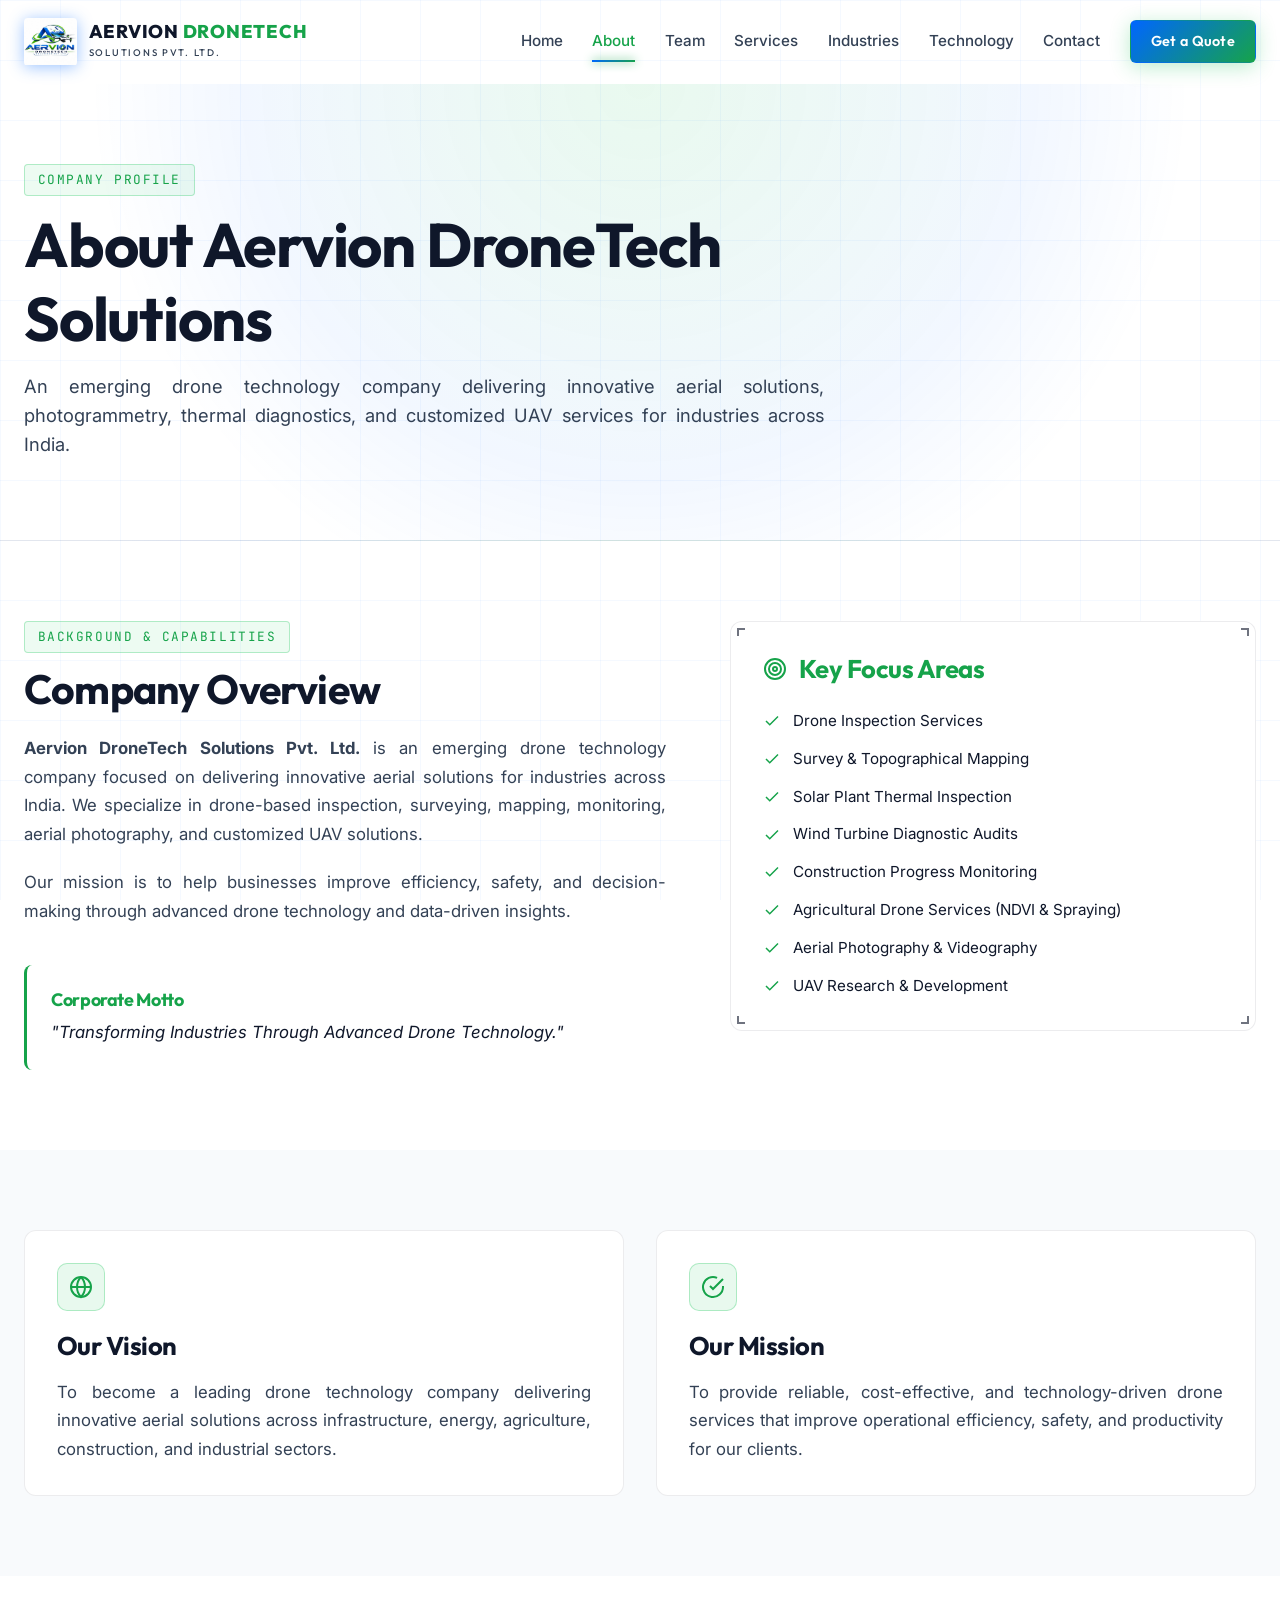
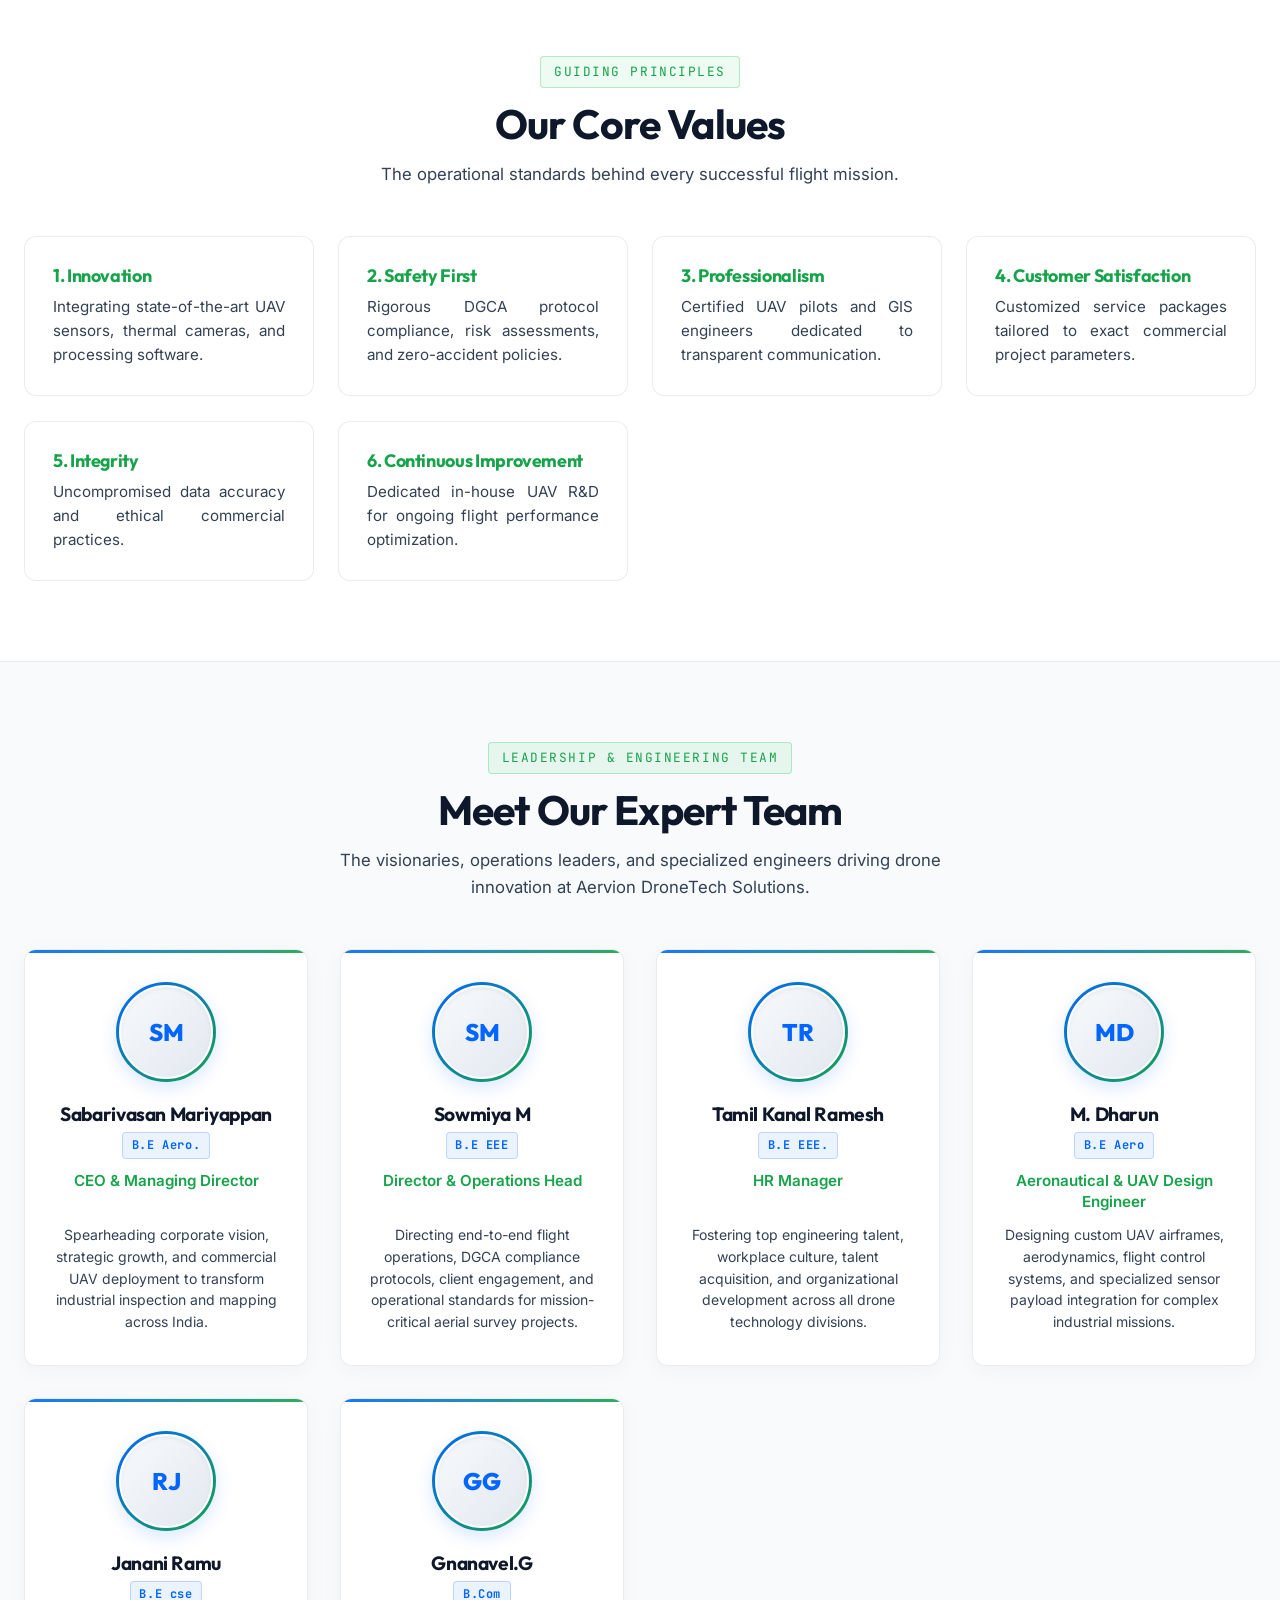
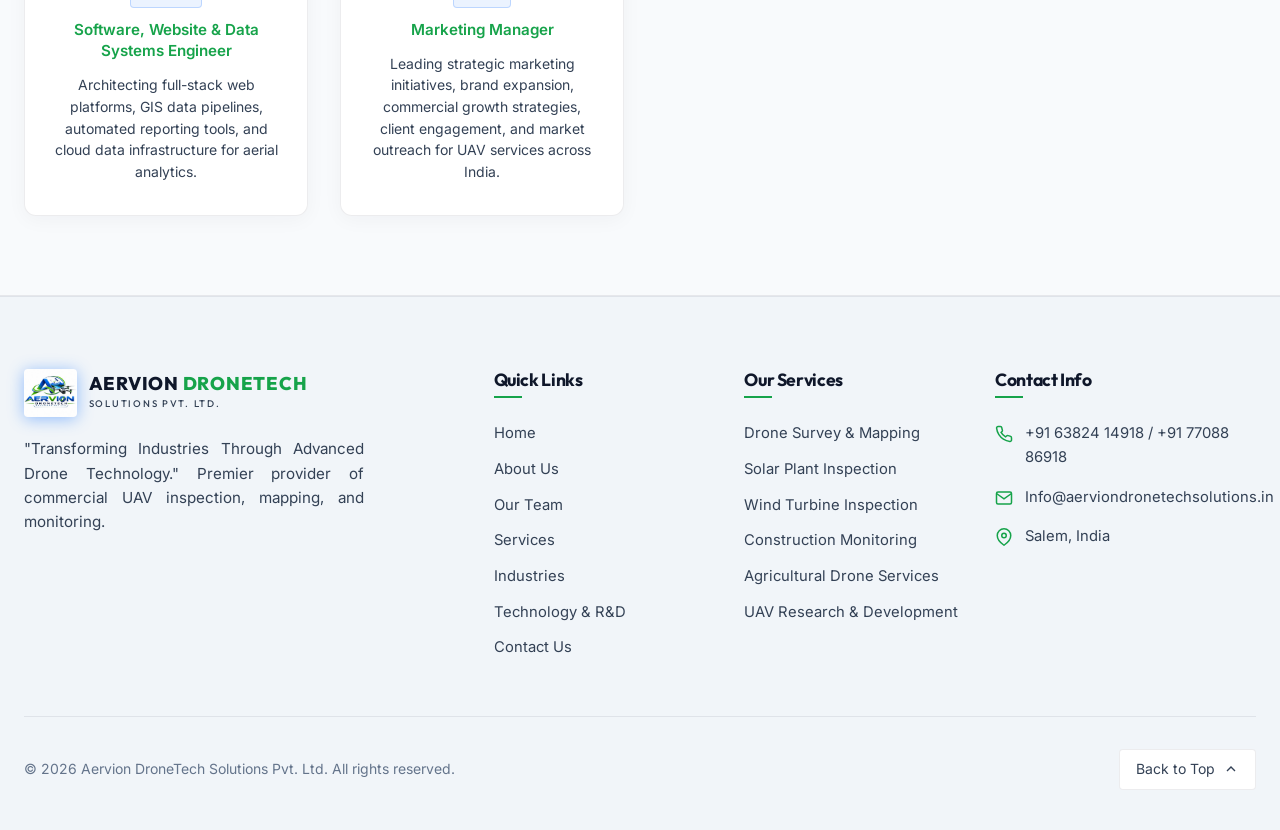
==== commit b1b9e947: "updataed  sowmiya degree" ====
--- a/about.html
+++ b/about.html
@@ -297,7 +297,7 @@
               <div class="team-avatar-badge">SM</div>
             </div>
             <h3 class="team-name">Sowmiya M</h3>
-            <span class="team-degree">B.E Aero.</span>
+            <span class="team-degree">B.E EEE</span>
             <div class="team-role">Director &amp; Operations Head</div>
             <p class="team-desc">Directing end-to-end flight operations, DGCA compliance protocols, client engagement,
               and operational standards for mission-critical aerial survey projects.</p>
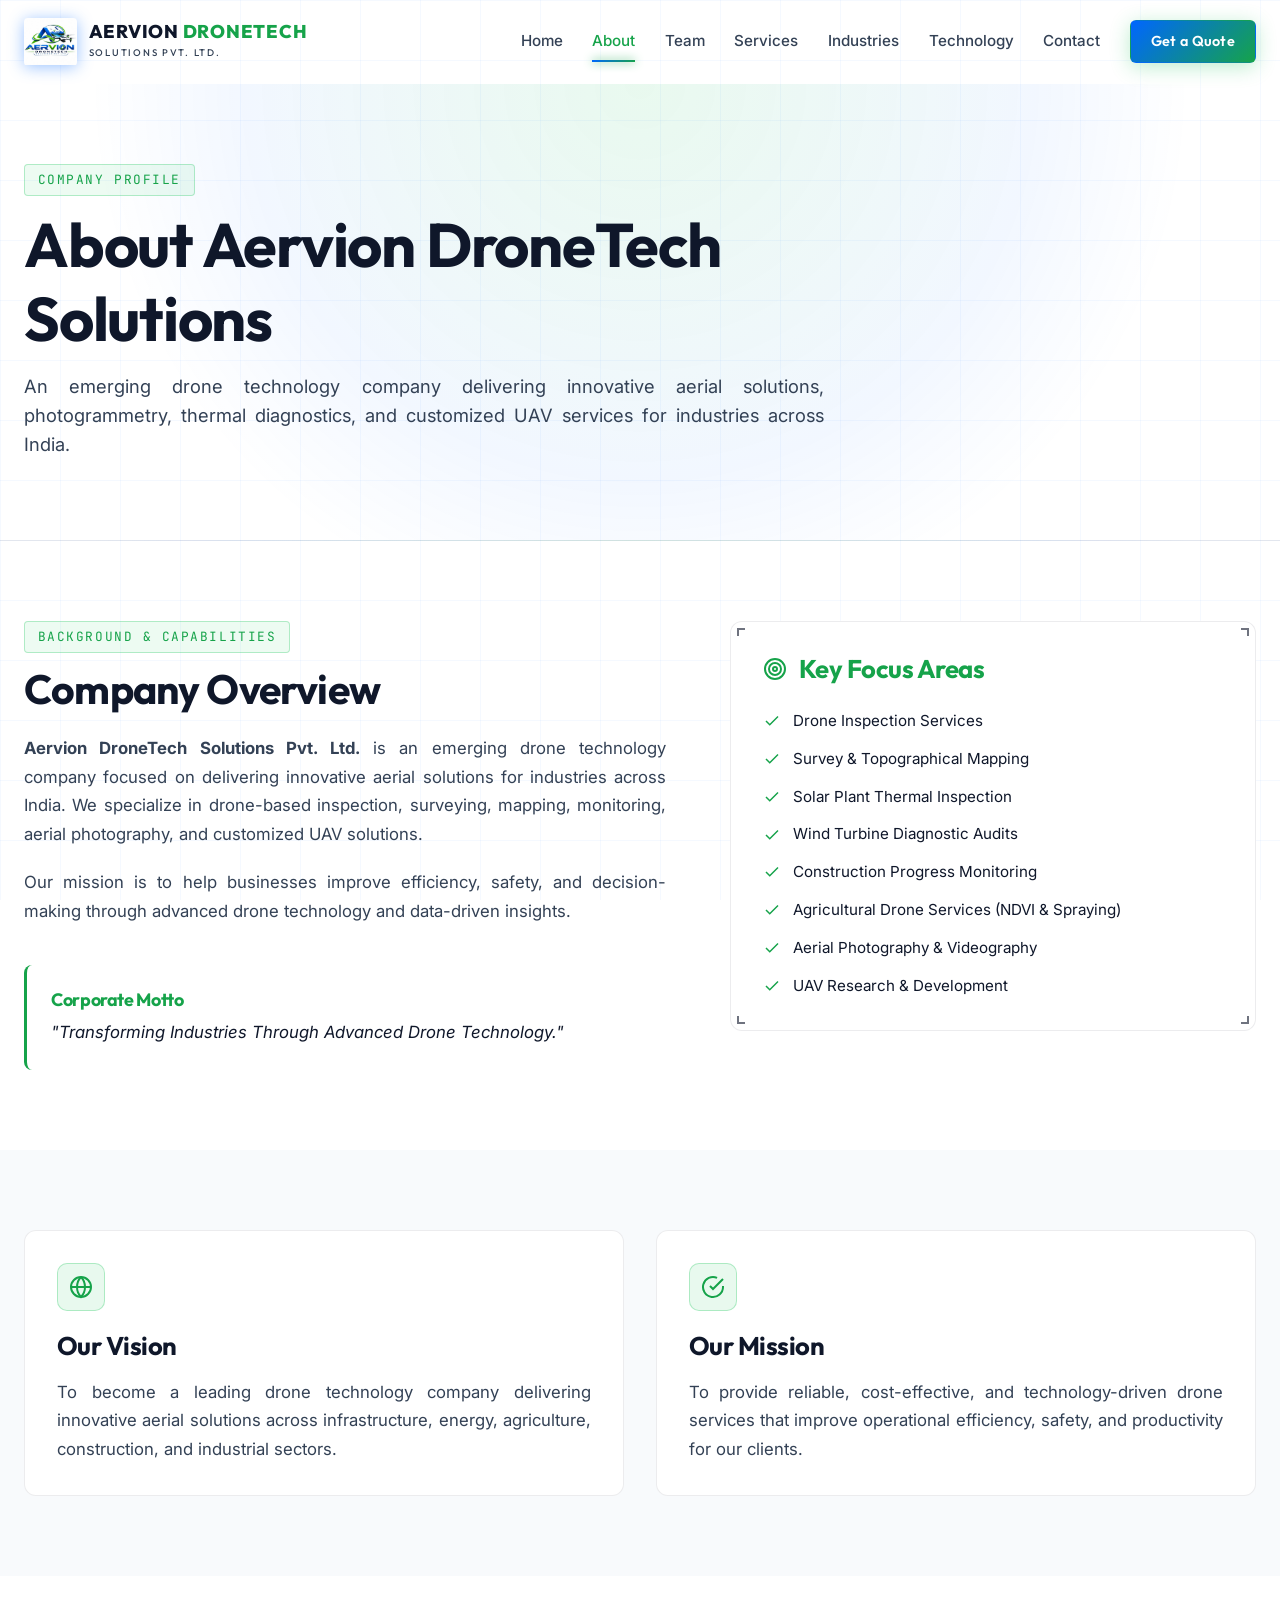
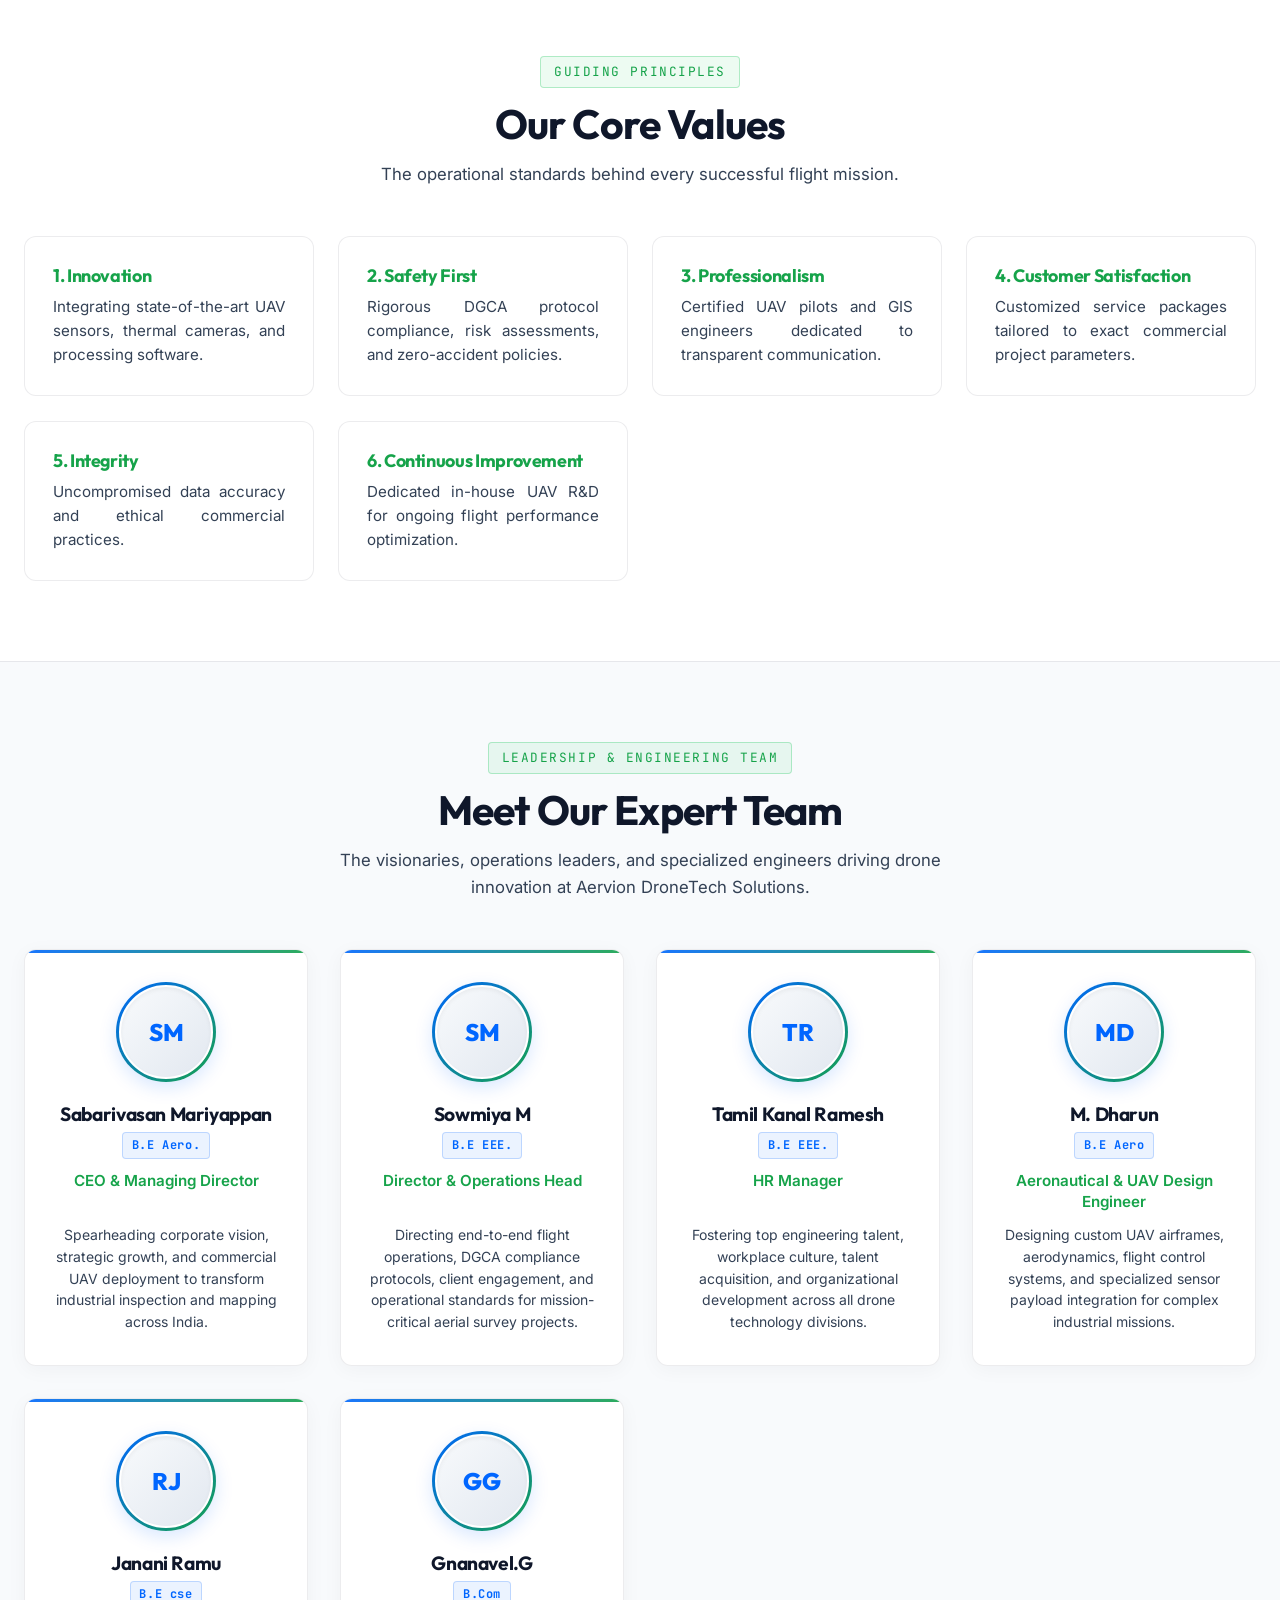
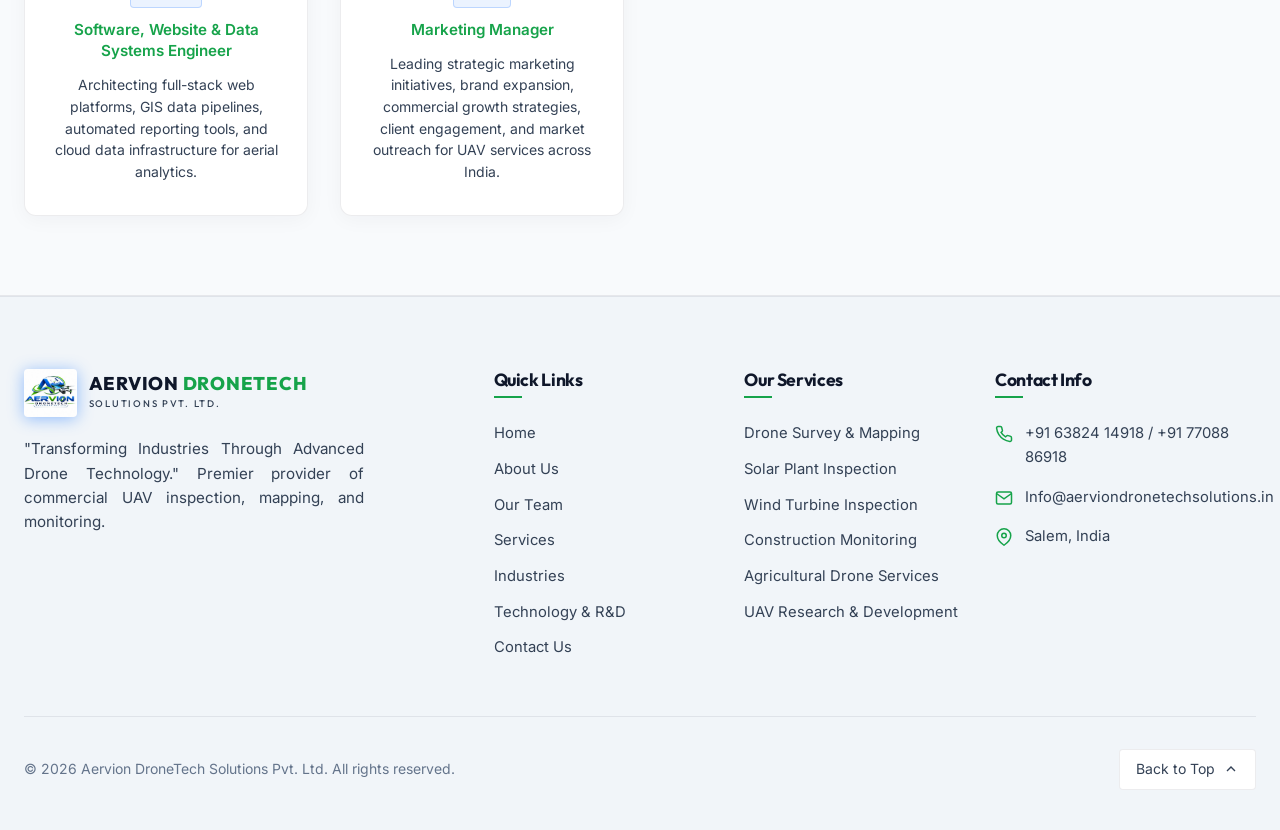
==== commit 18633369: "Added microservice to send an email from website" ====
--- a/about.html
+++ b/about.html
@@ -297,7 +297,7 @@
               <div class="team-avatar-badge">SM</div>
             </div>
             <h3 class="team-name">Sowmiya M</h3>
-            <span class="team-degree">B.E EEE</span>
+            <span class="team-degree">B.E EEE.</span>
             <div class="team-role">Director &amp; Operations Head</div>
             <p class="team-desc">Directing end-to-end flight operations, DGCA compliance protocols, client engagement,
               and operational standards for mission-critical aerial survey projects.</p>
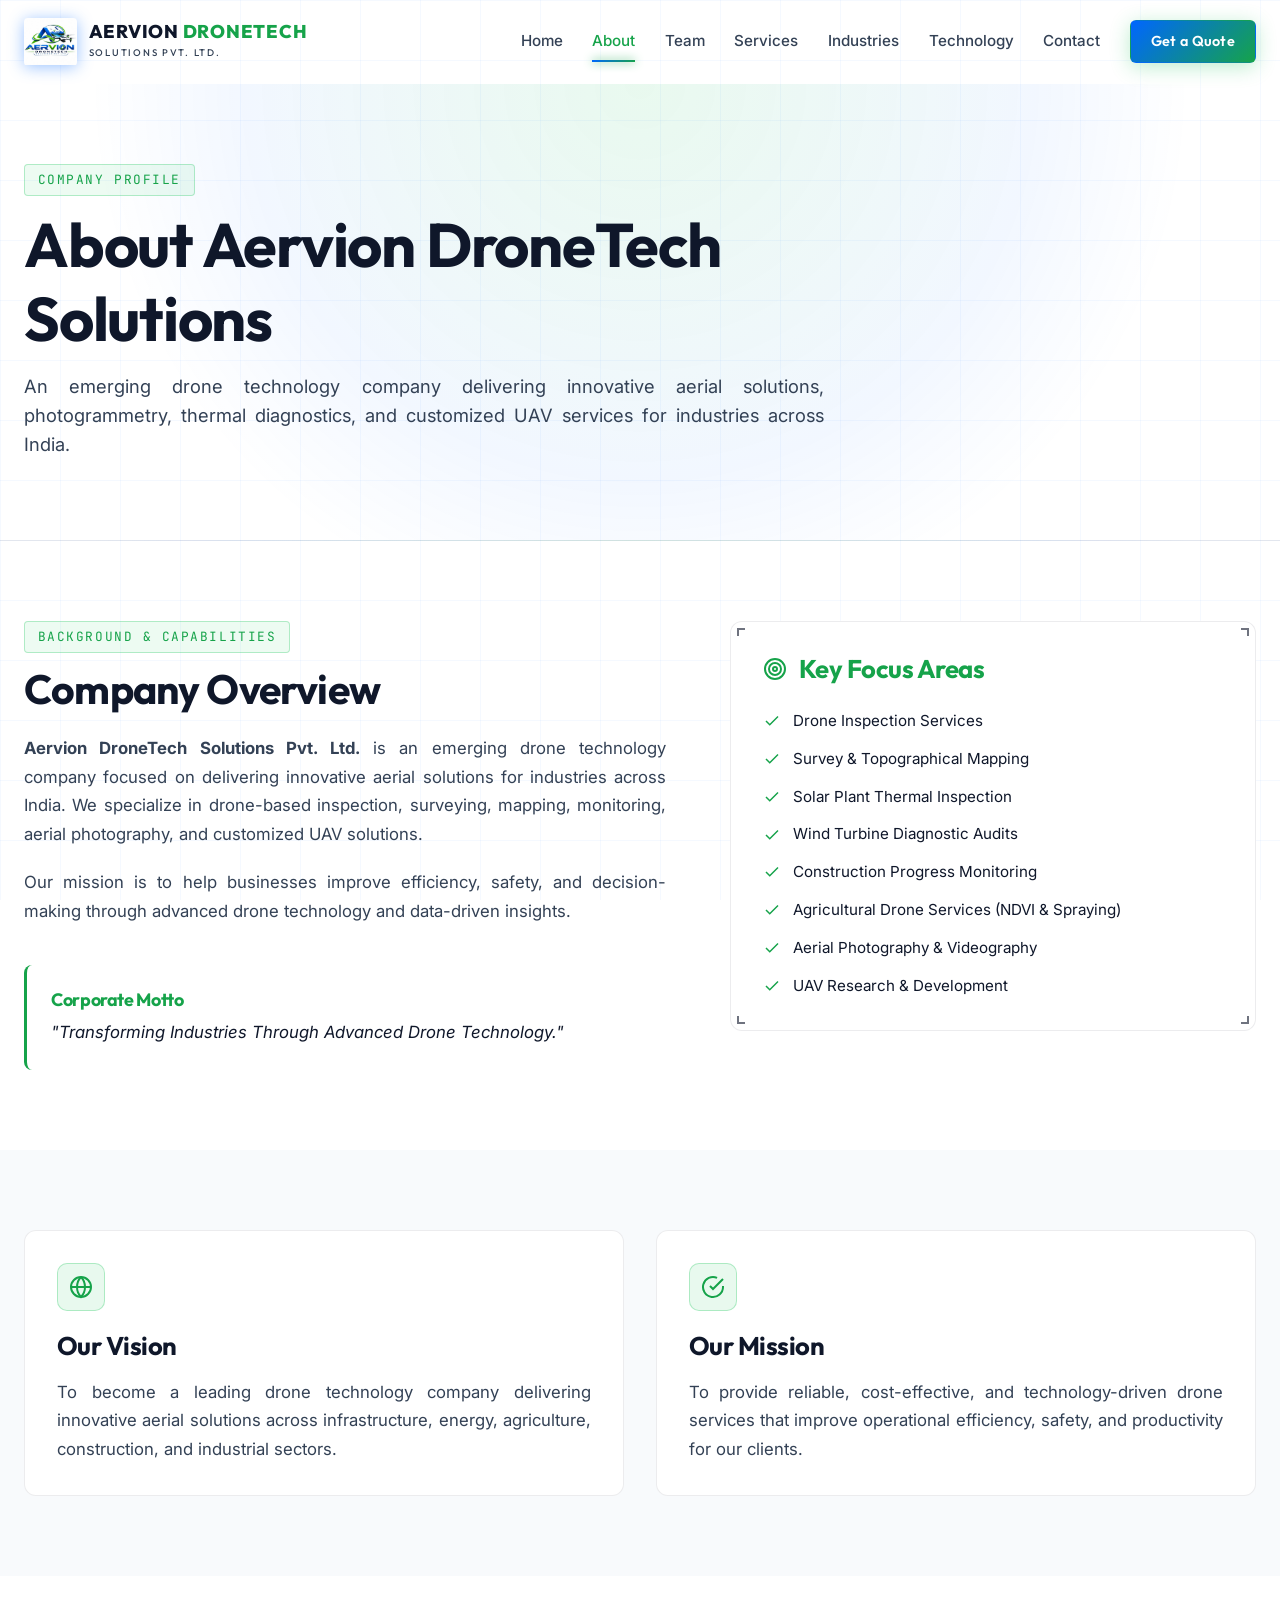
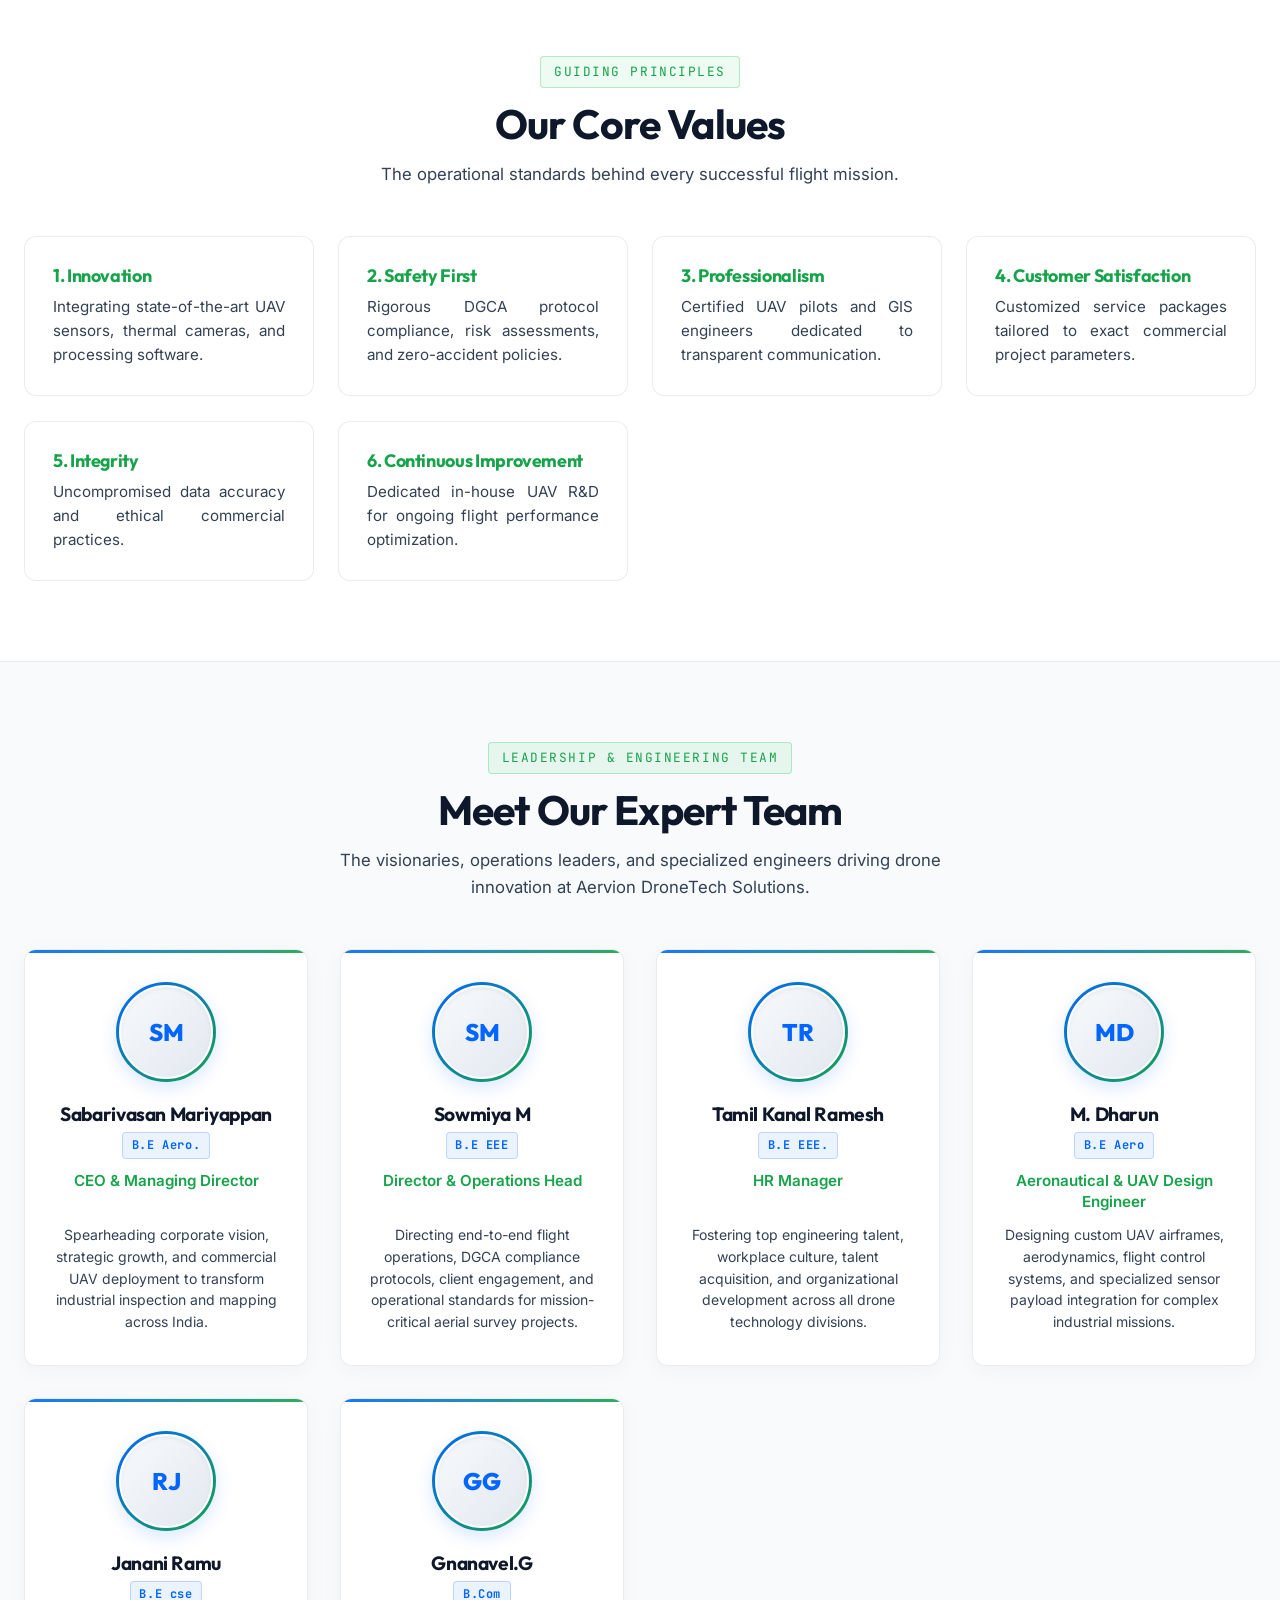
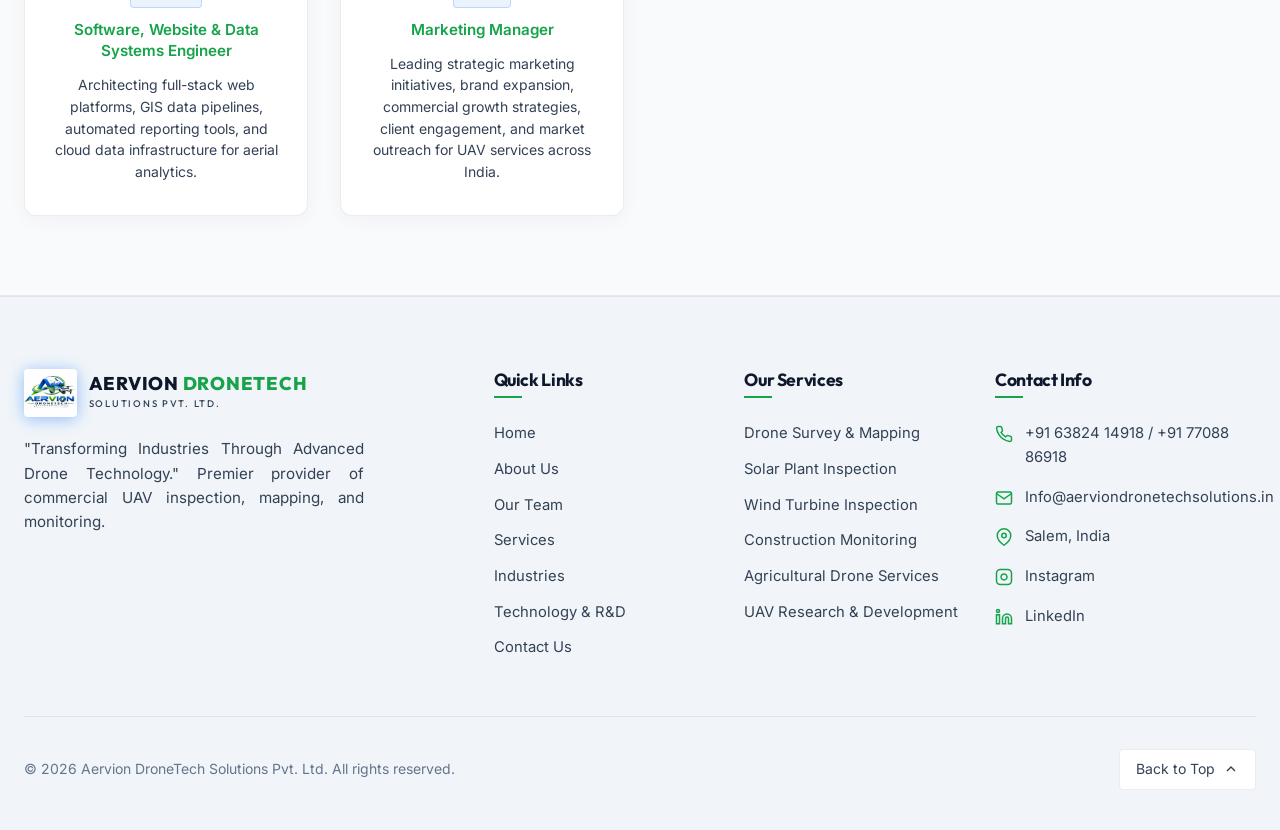
==== commit fc57635a: "Integrating google sheet with contact form" ====
--- a/about.html
+++ b/about.html
@@ -297,7 +297,7 @@
               <div class="team-avatar-badge">SM</div>
             </div>
             <h3 class="team-name">Sowmiya M</h3>
-            <span class="team-degree">B.E EEE.</span>
+            <span class="team-degree">B.E EEE</span>
             <div class="team-role">Director &amp; Operations Head</div>
             <p class="team-desc">Directing end-to-end flight operations, DGCA compliance protocols, client engagement,
               and operational standards for mission-critical aerial survey projects.</p>
@@ -422,6 +422,22 @@
               </svg>
               <div>Salem, India</div>
             </div>
+            <div class="item">
+              <svg viewBox="0 0 24 24" fill="none" stroke="currentColor" stroke-width="2">
+                <rect x="2" y="2" width="20" height="20" rx="5" ry="5" />
+                <path d="M16 11.37A4 4 0 1 1 12.63 8 4 4 0 0 1 16 11.37z" />
+                <line x1="17.5" y1="6.5" x2="17.51" y2="6.5" />
+              </svg>
+              <a href="https://www.instagram.com/aervion_dronetech_solutions/" target="_blank" rel="noopener noreferrer">Instagram</a>
+            </div>
+            <div class="item">
+              <svg viewBox="0 0 24 24" fill="none" stroke="currentColor" stroke-width="2">
+                <path d="M16 8a6 6 0 0 1 6 6v7h-4v-7a2 2 0 0 0-2-2 2 2 0 0 0-2 2v7h-4v-7a6 6 0 0 1 6-6z" />
+                <rect x="2" y="9" width="4" height="12" />
+                <circle cx="4" cy="4" r="2" />
+              </svg>
+              <a href="https://www.linkedin.com/company/aervion-dronetech-solutions-pvt-ltd/" target="_blank" rel="noopener noreferrer">LinkedIn</a>
+            </div>
           </div>
         </div>
       </div>
--- a/css/style.css
+++ b/css/style.css
@@ -647,6 +647,15 @@
   gap: 0.75rem;
 }
 
+.footer-contact-info a {
+  color: inherit;
+  transition: color 0.2s ease;
+}
+
+.footer-contact-info a:hover {
+  color: var(--accent-green);
+}
+
 .footer-contact-info svg {
   width: 18px;
   height: 18px;
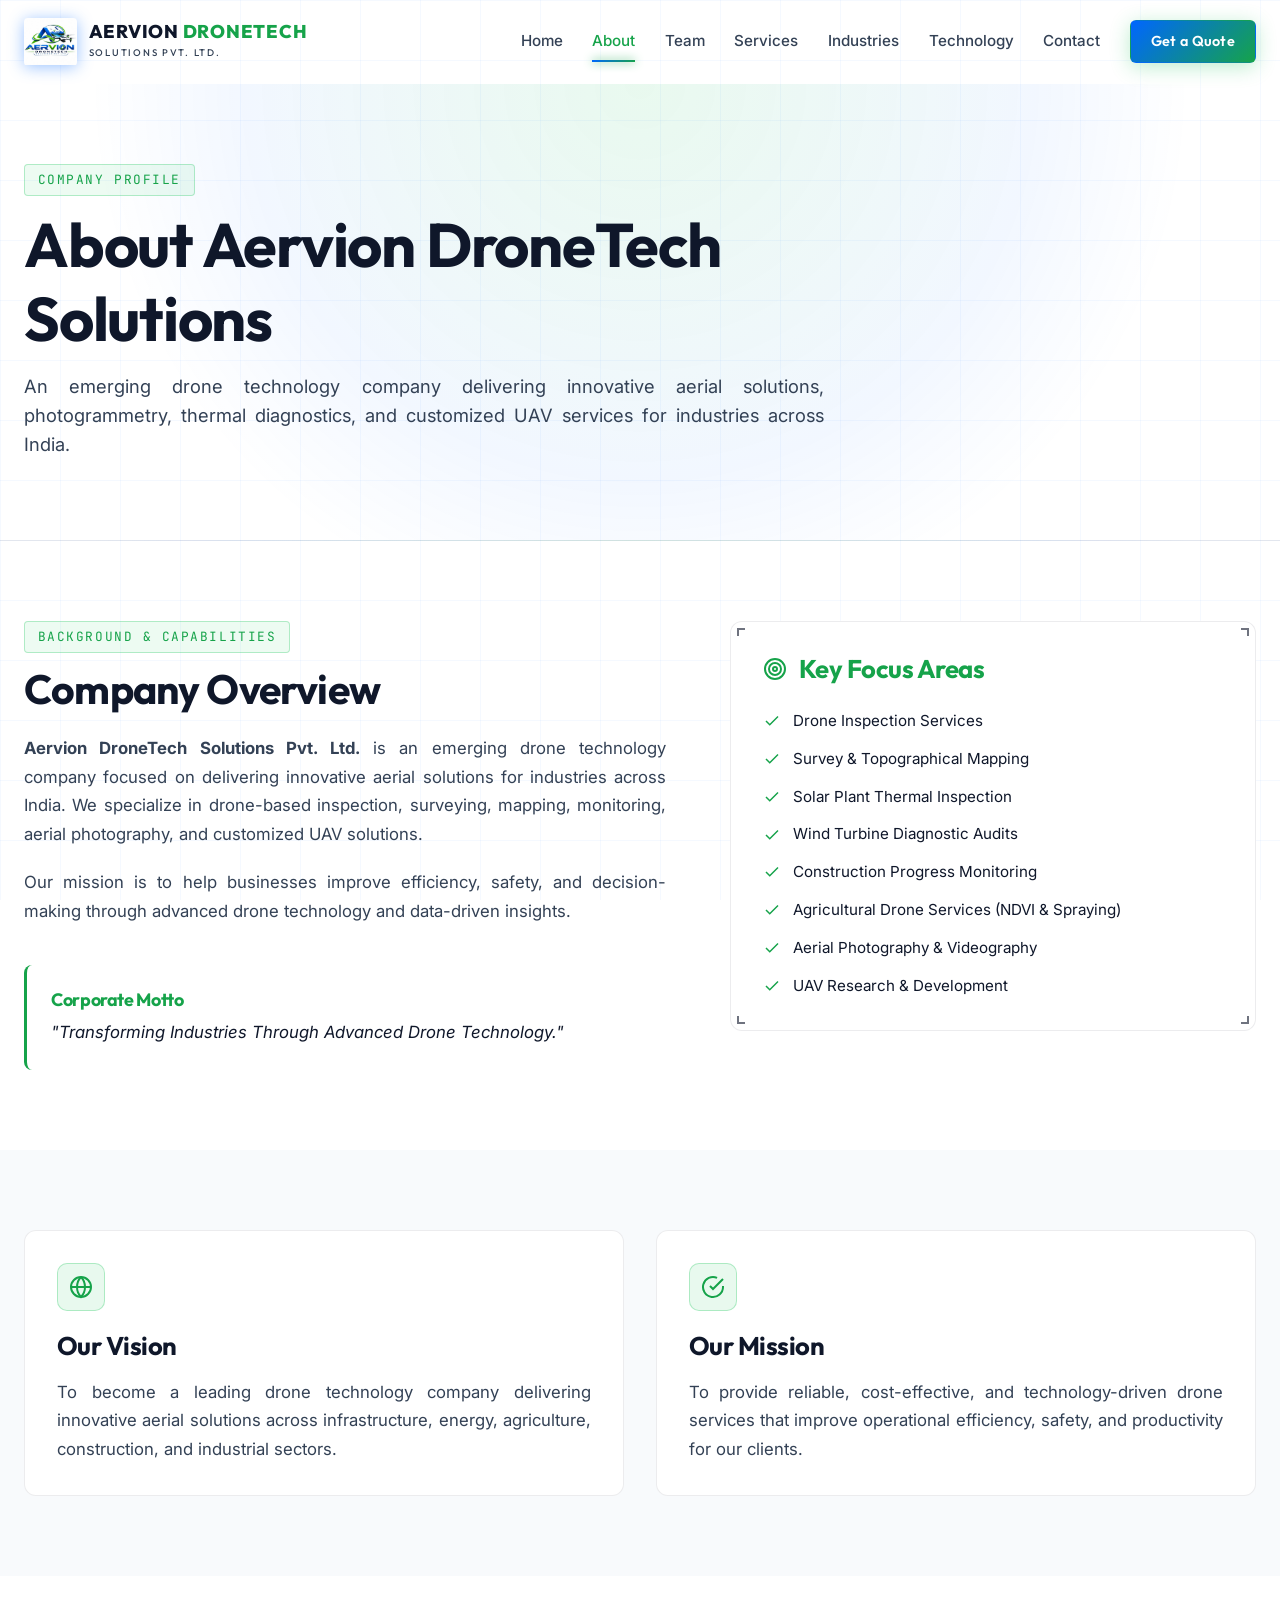
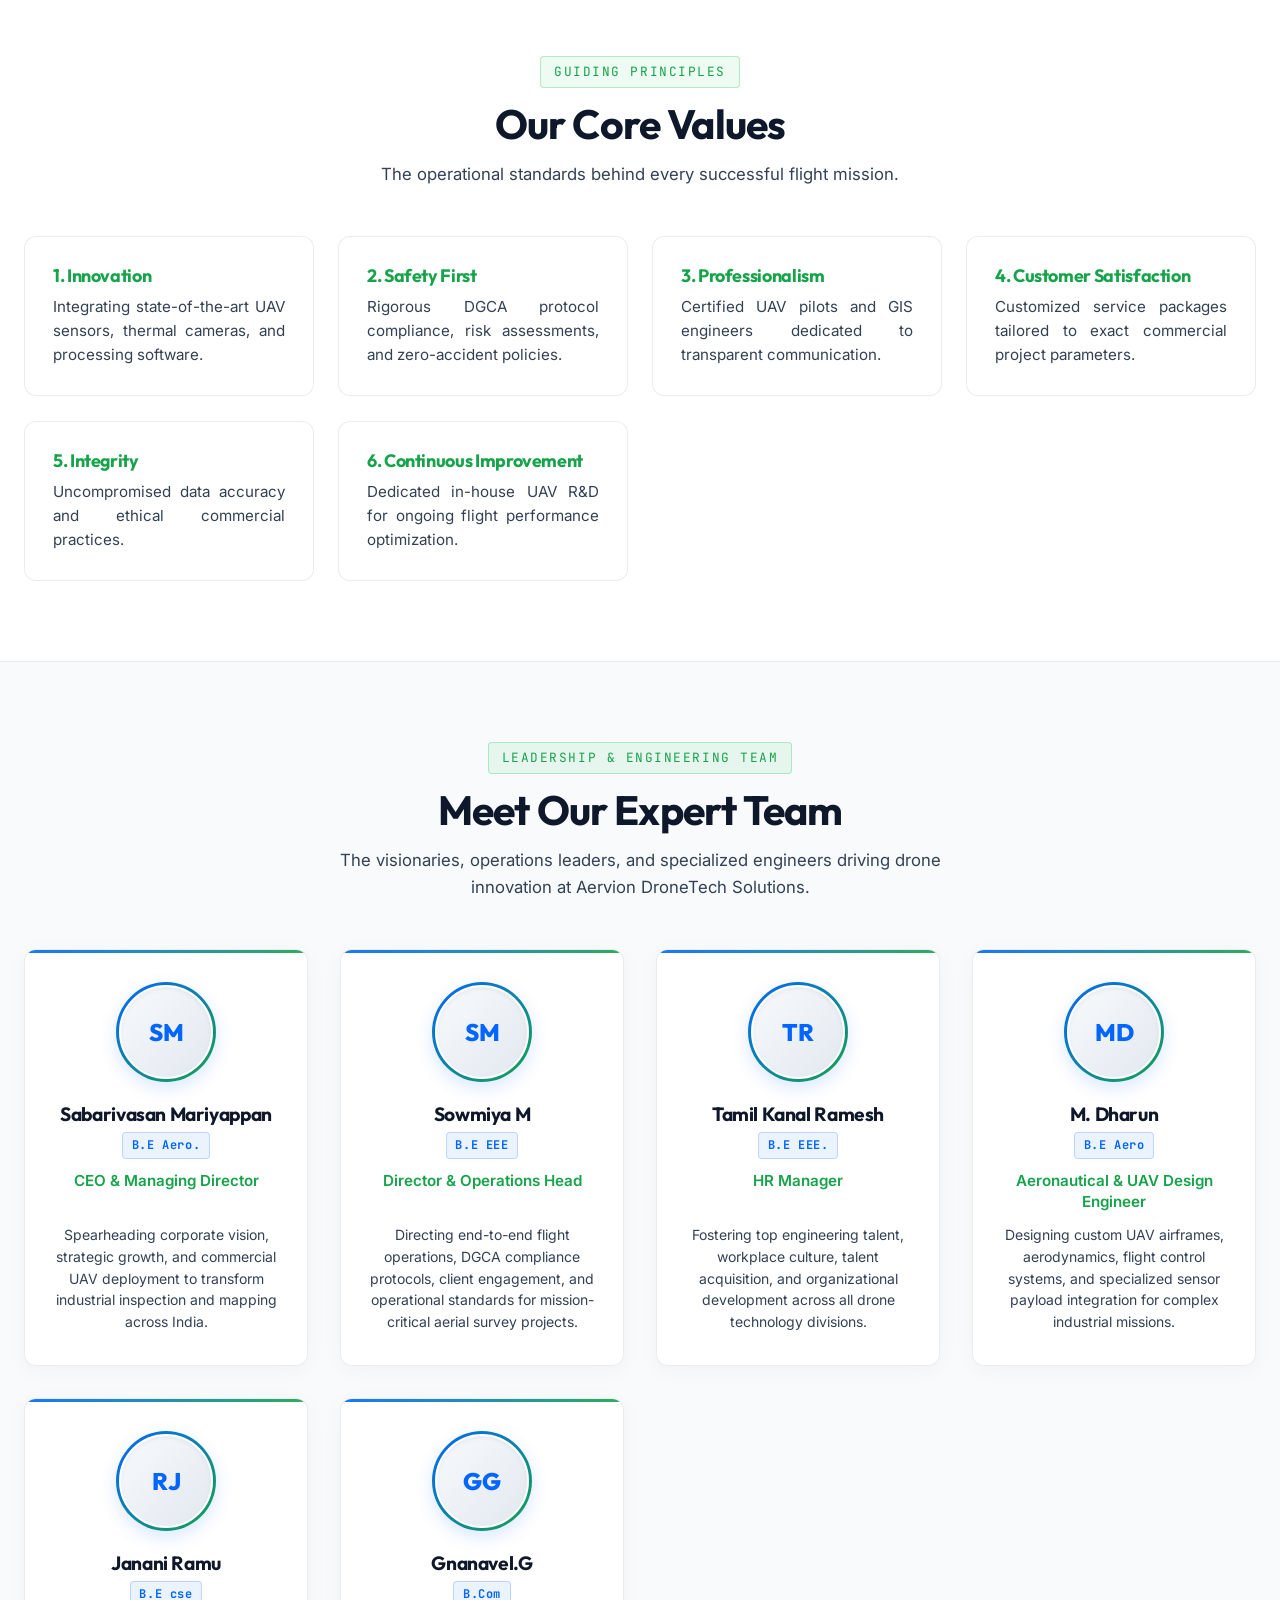
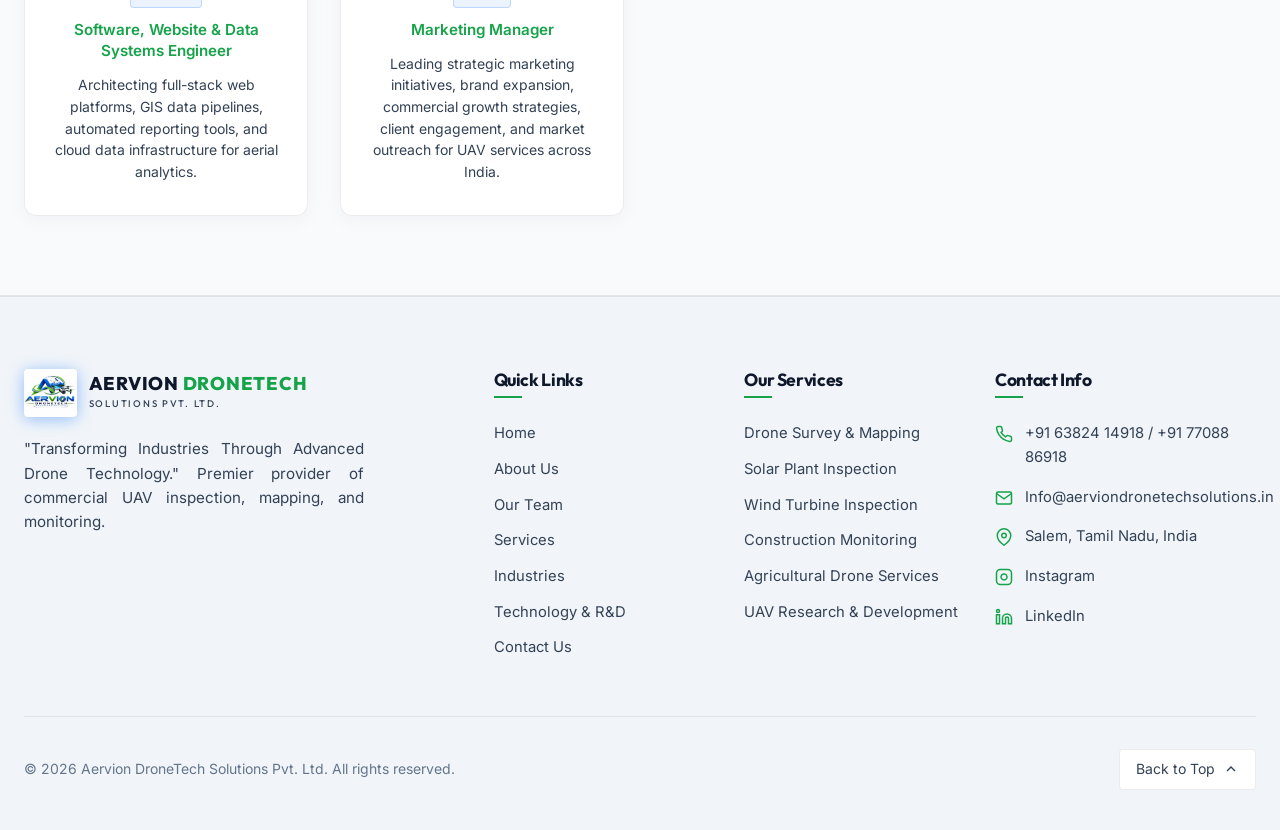
==== commit 77c7adec: "Improving SEO to website" ====
--- a/about.html
+++ b/about.html
@@ -4,9 +4,105 @@
 <head>
   <meta charset="UTF-8">
   <meta name="viewport" content="width=device-width, initial-scale=1.0">
-  <title>About Us | Aervion DroneTech Solutions Pvt. Ltd.</title>
+  <title>About Us | Aervion DroneTech Solutions Pvt. Ltd. | Salem, India</title>
   <meta name="description"
-    content="Learn about Aervion DroneTech Solutions Pvt. Ltd., an emerging drone technology company based in salem , India. Discover our Vision, Mission, and Core Values.">
+    content="Learn about Aervion DroneTech Solutions Pvt. Ltd., an emerging drone technology company based in Salem, Tamil Nadu, India. Discover our vision, leadership team, and core values.">
+  <meta name="keywords"
+    content="About Aervion DroneTech, Drone Company Salem, Drone Technology India, Sabarivasan Mariyappan, UAV Inspection Company Tamil Nadu, Drone Services Startup">
+  <meta name="author" content="Aervion DroneTech Solutions Pvt. Ltd.">
+  <meta name="robots" content="index, follow, max-image-preview:large, max-snippet:-1, max-video-preview:-1">
+  <link rel="canonical" href="https://aerviondronetechsolutions.in/about.html">
+
+  <!-- Favicon & Brand Icons -->
+  <link rel="icon" type="image/jpeg" href="images/aervion_logo.jpeg">
+  <link rel="apple-touch-icon" href="images/aervion_logo.jpeg">
+
+  <!-- Open Graph / Social Media -->
+  <meta property="og:locale" content="en_IN">
+  <meta property="og:type" content="website">
+  <meta property="og:title" content="About Us | Aervion DroneTech Solutions Pvt. Ltd.">
+  <meta property="og:description"
+    content="Discover Aervion DroneTech Solutions Pvt. Ltd. - Vision, Mission, Leadership Team, and specialized commercial drone capabilities based in Salem, Tamil Nadu, India.">
+  <meta property="og:url" content="https://aerviondronetechsolutions.in/about.html">
+  <meta property="og:site_name" content="Aervion DroneTech Solutions Pvt. Ltd.">
+  <meta property="og:image" content="https://aerviondronetechsolutions.in/images/drone_realtime_hero.jpg">
+  <meta property="og:image:width" content="1272">
+  <meta property="og:image:height" content="1267">
+  <meta property="og:image:alt" content="Aervion DroneTech Solutions Corporate Profile">
+
+  <!-- Twitter Card -->
+  <meta name="twitter:card" content="summary_large_image">
+  <meta name="twitter:title" content="About Aervion DroneTech Solutions Pvt. Ltd.">
+  <meta name="twitter:description"
+    content="Transforming industries through advanced drone technology and certified flight operations in India.">
+  <meta name="twitter:image" content="https://aerviondronetechsolutions.in/images/drone_realtime_hero.jpg">
+
+  <!-- Performance Preconnect -->
+  <link rel="preconnect" href="https://fonts.googleapis.com">
+  <link rel="preconnect" href="https://fonts.gstatic.com" crossorigin>
+
+  <!-- Noscript Fallback for Search Crawlers -->
+  <noscript>
+    <style>
+      .reveal, .reveal-up, .reveal-left, .reveal-right, .reveal-zoom {
+        opacity: 1 !important;
+        transform: none !important;
+      }
+    </style>
+  </noscript>
+
+  <!-- Structured Data / JSON-LD Schema -->
+  <script type="application/ld+json">
+  {
+    "@context": "https://schema.org",
+    "@graph": [
+      {
+        "@type": "AboutPage",
+        "@id": "https://aerviondronetechsolutions.in/about.html#webpage",
+        "url": "https://aerviondronetechsolutions.in/about.html",
+        "name": "About Us | Aervion DroneTech Solutions Pvt. Ltd.",
+        "description": "Company profile, vision, mission, core values, and executive leadership team of Aervion DroneTech Solutions Pvt. Ltd.",
+        "isPartOf": {
+          "@type": "WebSite",
+          "@id": "https://aerviondronetechsolutions.in/#website",
+          "url": "https://aerviondronetechsolutions.in/",
+          "name": "Aervion DroneTech Solutions Pvt. Ltd."
+        },
+        "about": {
+          "@type": "Organization",
+          "@id": "https://aerviondronetechsolutions.in/#organization",
+          "name": "Aervion DroneTech Solutions Pvt. Ltd.",
+          "url": "https://aerviondronetechsolutions.in/",
+          "logo": "https://aerviondronetechsolutions.in/images/aervion_logo.jpeg",
+          "address": {
+            "@type": "PostalAddress",
+            "addressLocality": "Salem",
+            "addressRegion": "Tamil Nadu",
+            "addressCountry": "IN"
+          }
+        }
+      },
+      {
+        "@type": "BreadcrumbList",
+        "@id": "https://aerviondronetechsolutions.in/about.html#breadcrumb",
+        "itemListElement": [
+          {
+            "@type": "ListItem",
+            "position": 1,
+            "name": "Home",
+            "item": "https://aerviondronetechsolutions.in/"
+          },
+          {
+            "@type": "ListItem",
+            "position": 2,
+            "name": "About Us",
+            "item": "https://aerviondronetechsolutions.in/about.html"
+          }
+        ]
+      }
+    ]
+  }
+  </script>
 
   <!-- Stylesheets -->
   <link rel="stylesheet" href="css/style.css">
@@ -20,7 +116,7 @@
   <header class="site-header">
     <div class="container header-container">
       <a href="index.html" class="brand-logo" aria-label="Aervion DroneTech Home">
-        <img src="images/aervion_logo.jpeg" alt="Aervion DroneTech Solutions Official Logo" class="brand-logo-img">
+        <img src="images/aervion_logo.jpeg" alt="Aervion DroneTech Solutions Official Logo" class="brand-logo-img" width="48" height="48">
         <div class="brand-text">
           <span class="brand-title">AERVION <span>DRONETECH</span></span>
           <span class="brand-sub">SOLUTIONS PVT. LTD.</span>
@@ -363,7 +459,7 @@
       <div class="footer-grid">
         <div class="footer-brand">
           <a href="index.html" class="brand-logo">
-            <img src="images/aervion_logo.jpeg" alt="Aervion Logo" class="brand-logo-img">
+            <img src="images/aervion_logo.jpeg" alt="Aervion DroneTech Solutions Official Corporate Logo" class="brand-logo-img" width="48" height="48" loading="lazy" decoding="async">
             <div class="brand-text">
               <span class="brand-title">AERVION <span>DRONETECH</span></span>
               <span class="brand-sub">SOLUTIONS PVT. LTD.</span>
@@ -420,7 +516,7 @@
                 <path d="M21 10c0 7-9 13-9 13s-9-6-9-13a9 9 0 0 1 18 0z" />
                 <circle cx="12" cy="10" r="3" />
               </svg>
-              <div>Salem, India</div>
+              <div>Salem, Tamil Nadu, India</div>
             </div>
             <div class="item">
               <svg viewBox="0 0 24 24" fill="none" stroke="currentColor" stroke-width="2">
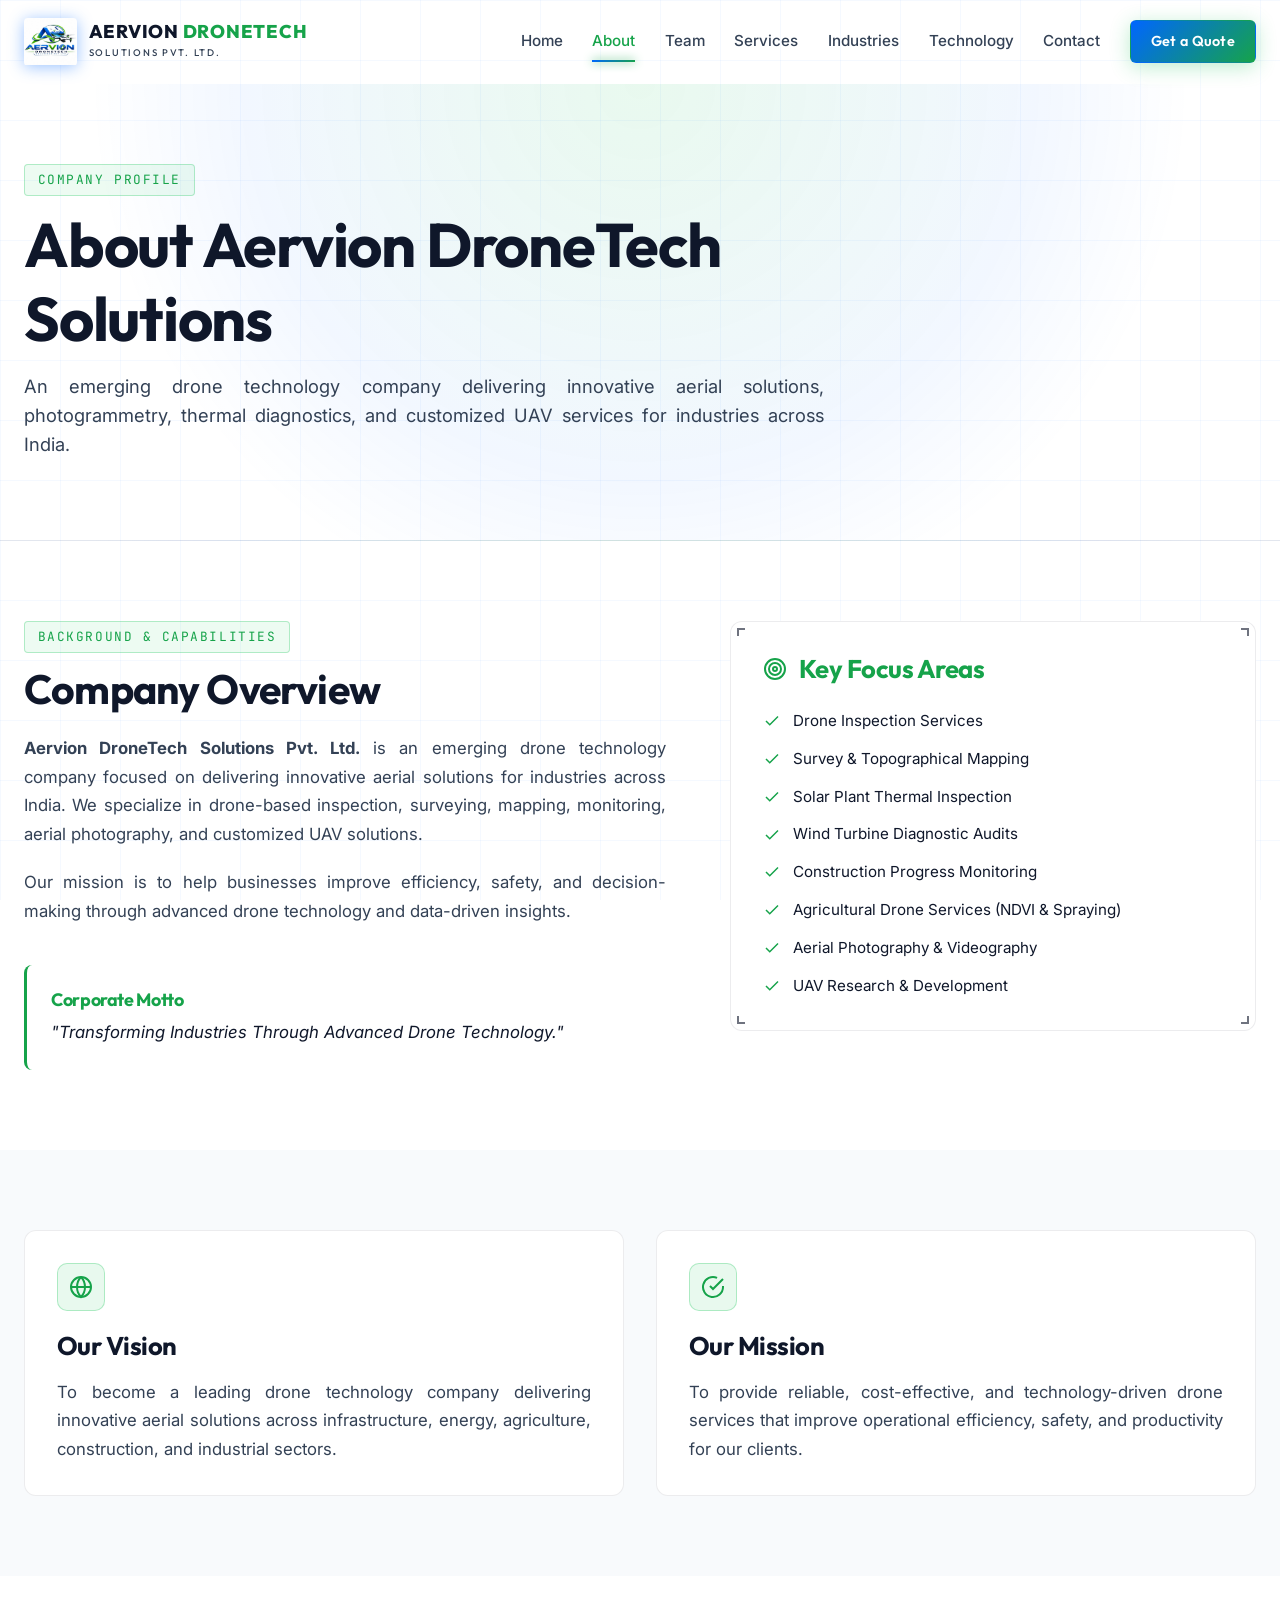
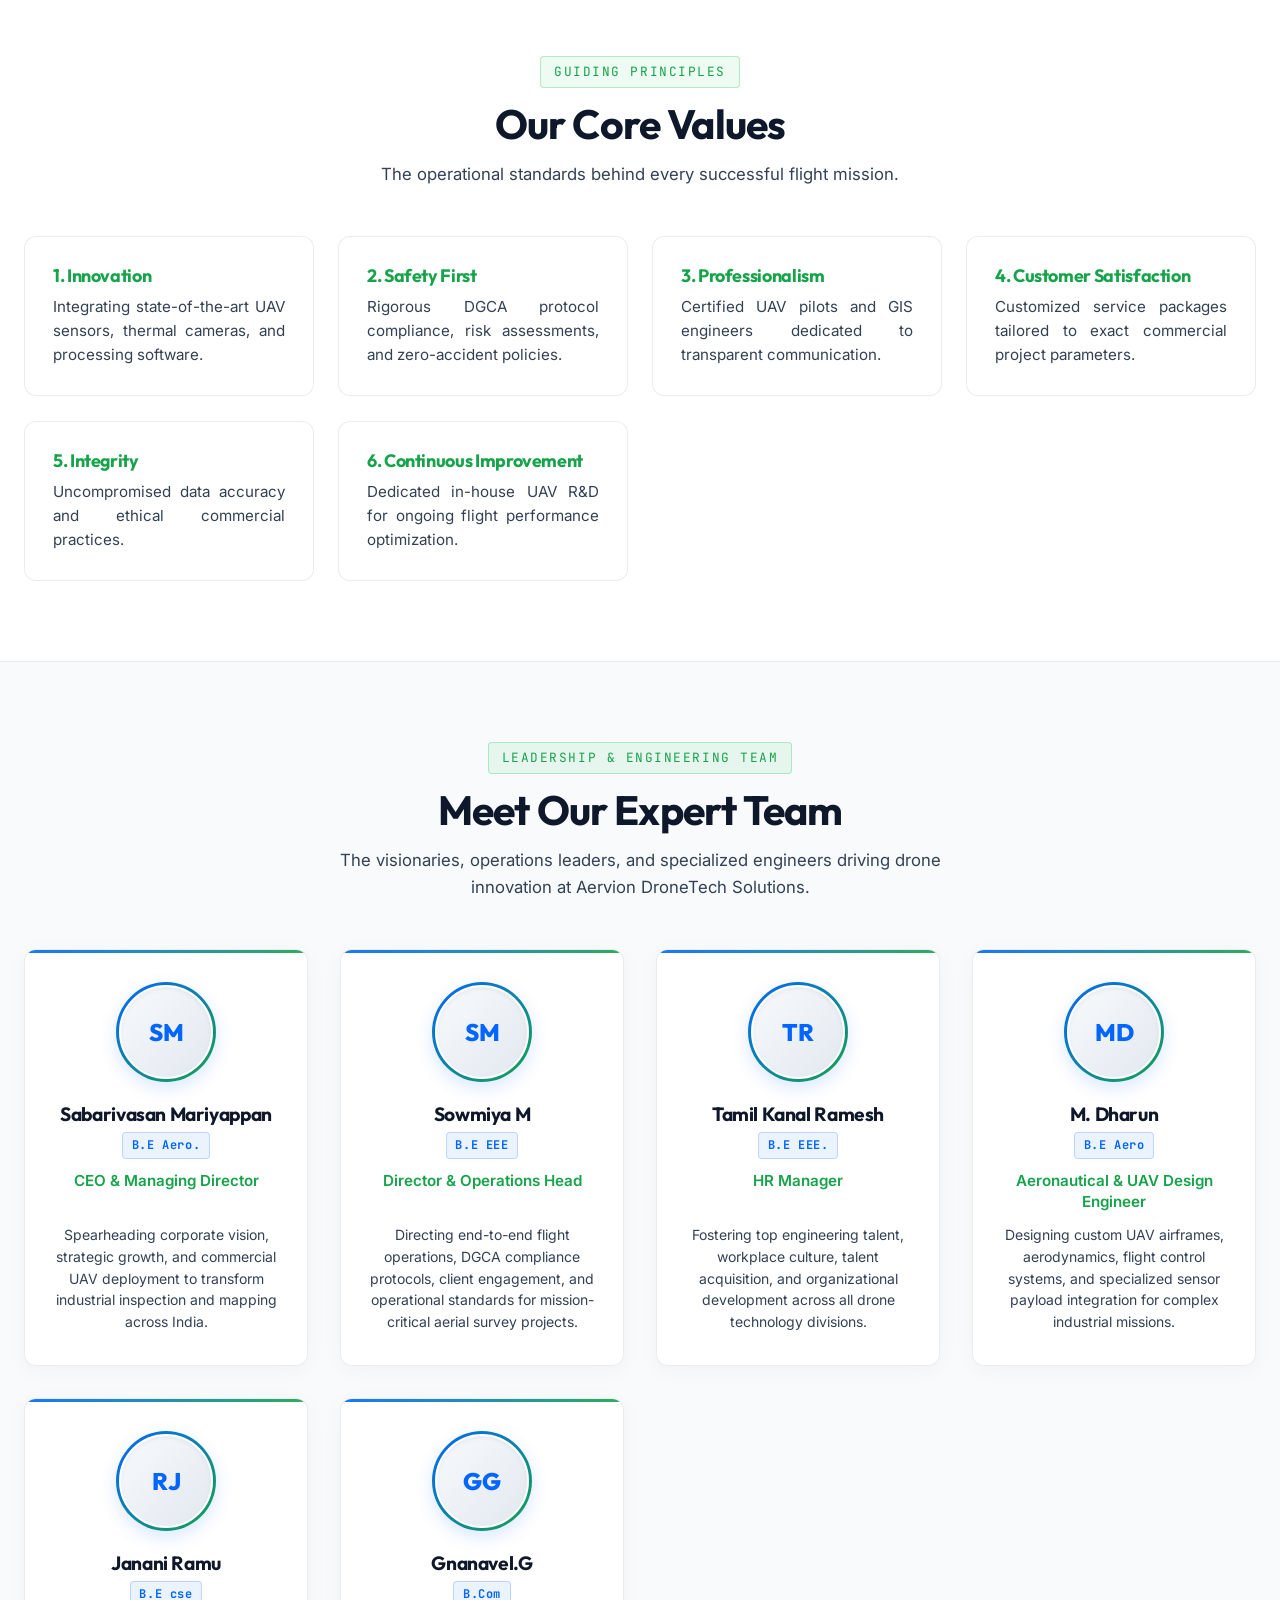
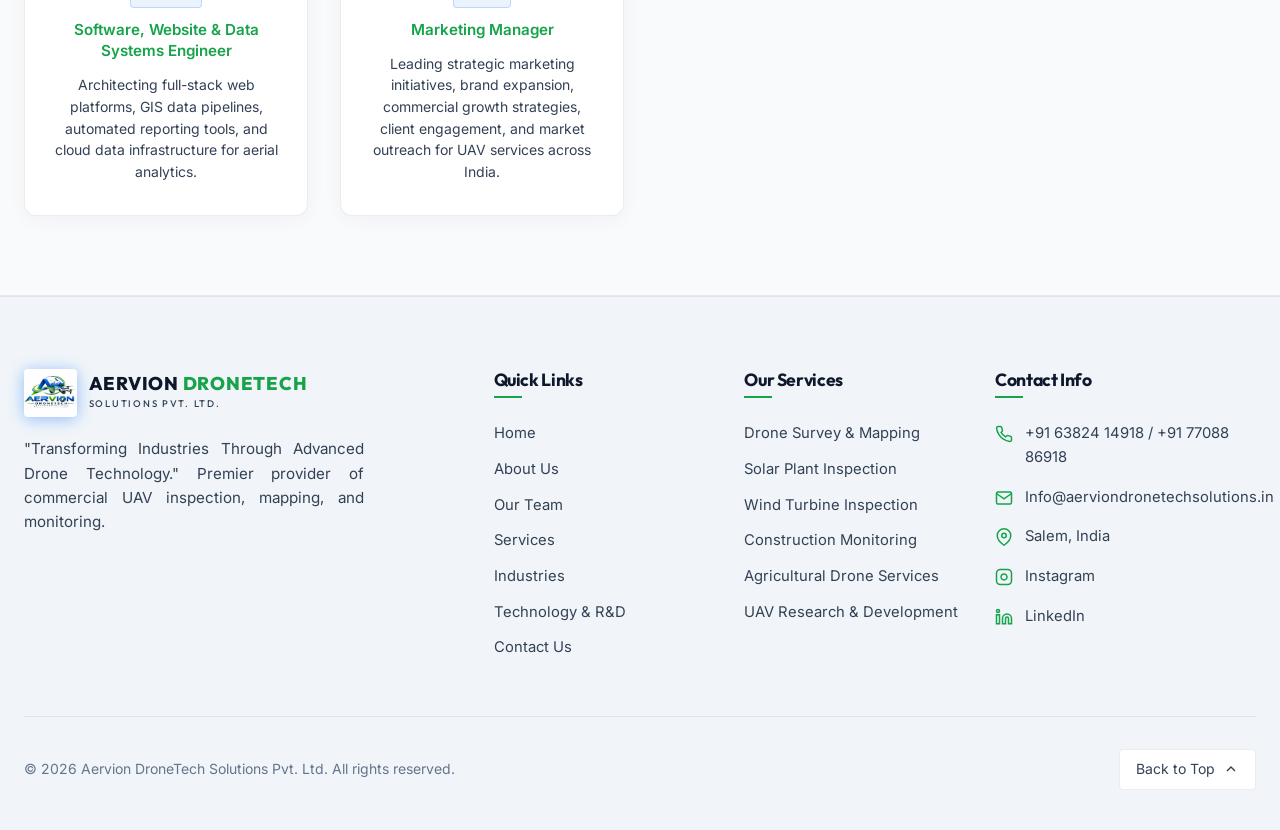
==== commit ef2118d4: "fix-google search url logo" ====
--- a/about.html
+++ b/about.html
@@ -4,105 +4,14 @@
 <head>
   <meta charset="UTF-8">
   <meta name="viewport" content="width=device-width, initial-scale=1.0">
-  <title>About Us | Aervion DroneTech Solutions Pvt. Ltd. | Salem, India</title>
+  <title>About Us | Aervion DroneTech Solutions Pvt. Ltd.</title>
   <meta name="description"
-    content="Learn about Aervion DroneTech Solutions Pvt. Ltd., an emerging drone technology company based in Salem, Tamil Nadu, India. Discover our vision, leadership team, and core values.">
-  <meta name="keywords"
-    content="About Aervion DroneTech, Drone Company Salem, Drone Technology India, Sabarivasan Mariyappan, UAV Inspection Company Tamil Nadu, Drone Services Startup">
-  <meta name="author" content="Aervion DroneTech Solutions Pvt. Ltd.">
-  <meta name="robots" content="index, follow, max-image-preview:large, max-snippet:-1, max-video-preview:-1">
-  <link rel="canonical" href="https://aerviondronetechsolutions.in/about.html">
-
-  <!-- Favicon & Brand Icons -->
-  <link rel="icon" type="image/jpeg" href="images/aervion_logo.jpeg">
-  <link rel="apple-touch-icon" href="images/aervion_logo.jpeg">
-
-  <!-- Open Graph / Social Media -->
-  <meta property="og:locale" content="en_IN">
-  <meta property="og:type" content="website">
-  <meta property="og:title" content="About Us | Aervion DroneTech Solutions Pvt. Ltd.">
-  <meta property="og:description"
-    content="Discover Aervion DroneTech Solutions Pvt. Ltd. - Vision, Mission, Leadership Team, and specialized commercial drone capabilities based in Salem, Tamil Nadu, India.">
-  <meta property="og:url" content="https://aerviondronetechsolutions.in/about.html">
-  <meta property="og:site_name" content="Aervion DroneTech Solutions Pvt. Ltd.">
-  <meta property="og:image" content="https://aerviondronetechsolutions.in/images/drone_realtime_hero.jpg">
-  <meta property="og:image:width" content="1272">
-  <meta property="og:image:height" content="1267">
-  <meta property="og:image:alt" content="Aervion DroneTech Solutions Corporate Profile">
-
-  <!-- Twitter Card -->
-  <meta name="twitter:card" content="summary_large_image">
-  <meta name="twitter:title" content="About Aervion DroneTech Solutions Pvt. Ltd.">
-  <meta name="twitter:description"
-    content="Transforming industries through advanced drone technology and certified flight operations in India.">
-  <meta name="twitter:image" content="https://aerviondronetechsolutions.in/images/drone_realtime_hero.jpg">
-
-  <!-- Performance Preconnect -->
-  <link rel="preconnect" href="https://fonts.googleapis.com">
-  <link rel="preconnect" href="https://fonts.gstatic.com" crossorigin>
-
-  <!-- Noscript Fallback for Search Crawlers -->
-  <noscript>
-    <style>
-      .reveal, .reveal-up, .reveal-left, .reveal-right, .reveal-zoom {
-        opacity: 1 !important;
-        transform: none !important;
-      }
-    </style>
-  </noscript>
-
-  <!-- Structured Data / JSON-LD Schema -->
-  <script type="application/ld+json">
-  {
-    "@context": "https://schema.org",
-    "@graph": [
-      {
-        "@type": "AboutPage",
-        "@id": "https://aerviondronetechsolutions.in/about.html#webpage",
-        "url": "https://aerviondronetechsolutions.in/about.html",
-        "name": "About Us | Aervion DroneTech Solutions Pvt. Ltd.",
-        "description": "Company profile, vision, mission, core values, and executive leadership team of Aervion DroneTech Solutions Pvt. Ltd.",
-        "isPartOf": {
-          "@type": "WebSite",
-          "@id": "https://aerviondronetechsolutions.in/#website",
-          "url": "https://aerviondronetechsolutions.in/",
-          "name": "Aervion DroneTech Solutions Pvt. Ltd."
-        },
-        "about": {
-          "@type": "Organization",
-          "@id": "https://aerviondronetechsolutions.in/#organization",
-          "name": "Aervion DroneTech Solutions Pvt. Ltd.",
-          "url": "https://aerviondronetechsolutions.in/",
-          "logo": "https://aerviondronetechsolutions.in/images/aervion_logo.jpeg",
-          "address": {
-            "@type": "PostalAddress",
-            "addressLocality": "Salem",
-            "addressRegion": "Tamil Nadu",
-            "addressCountry": "IN"
-          }
-        }
-      },
-      {
-        "@type": "BreadcrumbList",
-        "@id": "https://aerviondronetechsolutions.in/about.html#breadcrumb",
-        "itemListElement": [
-          {
-            "@type": "ListItem",
-            "position": 1,
-            "name": "Home",
-            "item": "https://aerviondronetechsolutions.in/"
-          },
-          {
-            "@type": "ListItem",
-            "position": 2,
-            "name": "About Us",
-            "item": "https://aerviondronetechsolutions.in/about.html"
-          }
-        ]
-      }
-    ]
-  }
-  </script>
+    content="Learn about Aervion DroneTech Solutions Pvt. Ltd., an emerging drone technology company based in salem , India. Discover our Vision, Mission, and Core Values.">
+
+  <!-- Favicon -->
+  <link rel="icon" type="image/png" href="images/favicon.png">
+  <link rel="shortcut icon" type="image/png" href="images/favicon.png">
+  <link rel="apple-touch-icon" href="images/favicon.png">
 
   <!-- Stylesheets -->
   <link rel="stylesheet" href="css/style.css">
@@ -116,7 +25,7 @@
   <header class="site-header">
     <div class="container header-container">
       <a href="index.html" class="brand-logo" aria-label="Aervion DroneTech Home">
-        <img src="images/aervion_logo.jpeg" alt="Aervion DroneTech Solutions Official Logo" class="brand-logo-img" width="48" height="48">
+        <img src="images/aervion_logo.jpeg" alt="Aervion DroneTech Solutions Official Logo" class="brand-logo-img">
         <div class="brand-text">
           <span class="brand-title">AERVION <span>DRONETECH</span></span>
           <span class="brand-sub">SOLUTIONS PVT. LTD.</span>
@@ -459,7 +368,7 @@
       <div class="footer-grid">
         <div class="footer-brand">
           <a href="index.html" class="brand-logo">
-            <img src="images/aervion_logo.jpeg" alt="Aervion DroneTech Solutions Official Corporate Logo" class="brand-logo-img" width="48" height="48" loading="lazy" decoding="async">
+            <img src="images/aervion_logo.jpeg" alt="Aervion Logo" class="brand-logo-img">
             <div class="brand-text">
               <span class="brand-title">AERVION <span>DRONETECH</span></span>
               <span class="brand-sub">SOLUTIONS PVT. LTD.</span>
@@ -516,7 +425,7 @@
                 <path d="M21 10c0 7-9 13-9 13s-9-6-9-13a9 9 0 0 1 18 0z" />
                 <circle cx="12" cy="10" r="3" />
               </svg>
-              <div>Salem, Tamil Nadu, India</div>
+              <div>Salem, India</div>
             </div>
             <div class="item">
               <svg viewBox="0 0 24 24" fill="none" stroke="currentColor" stroke-width="2">
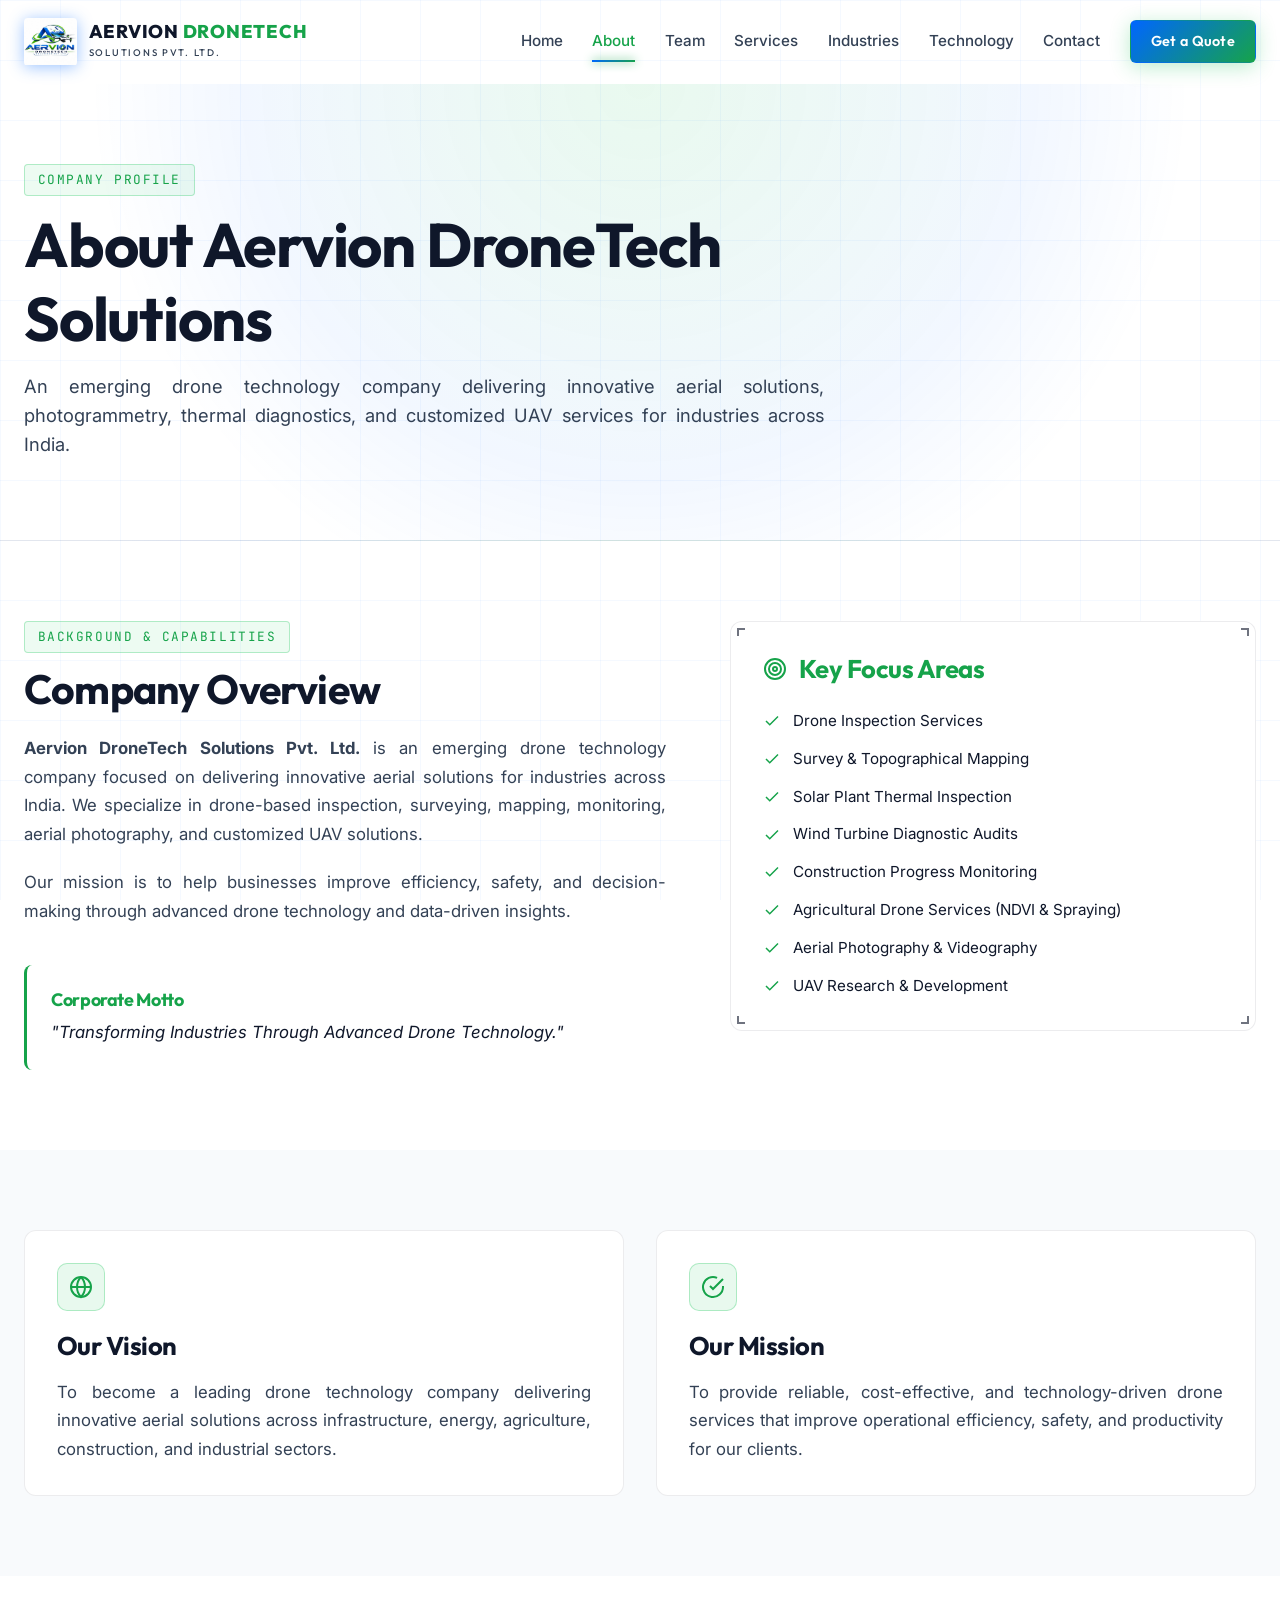
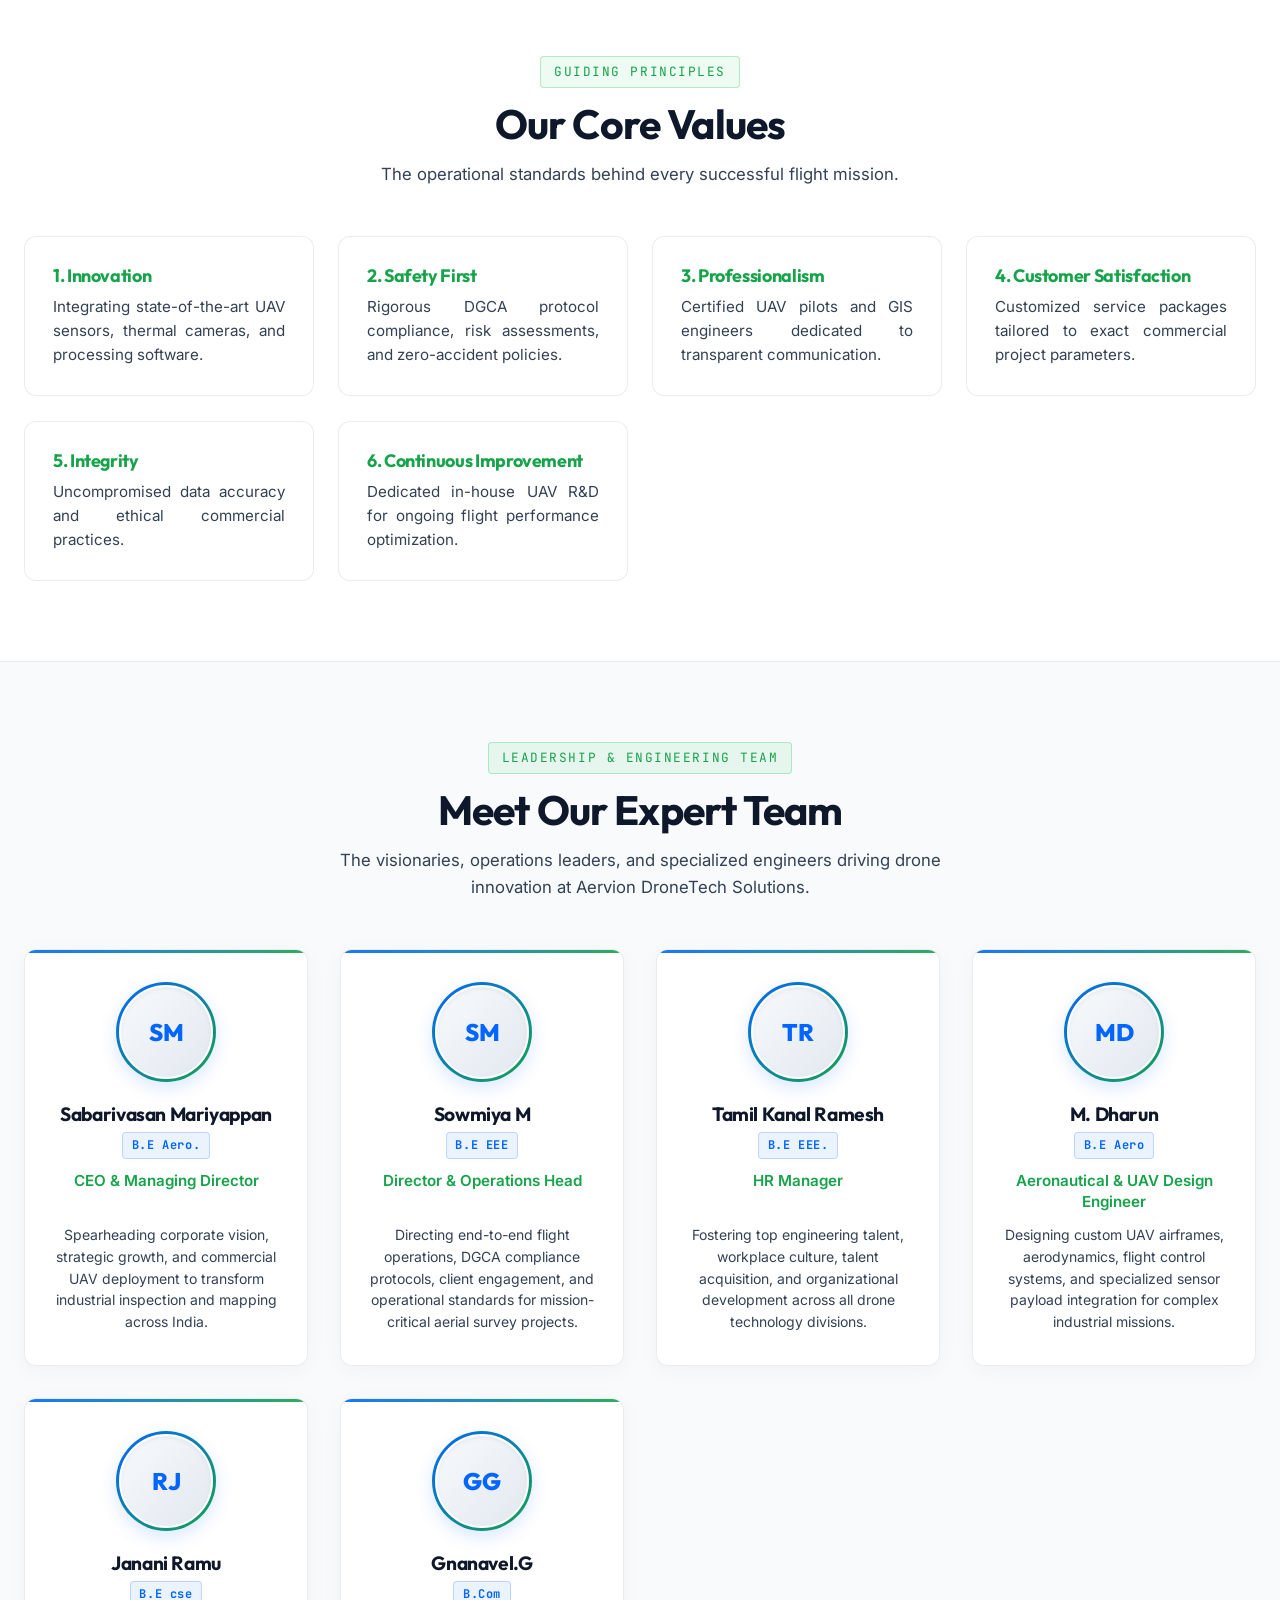
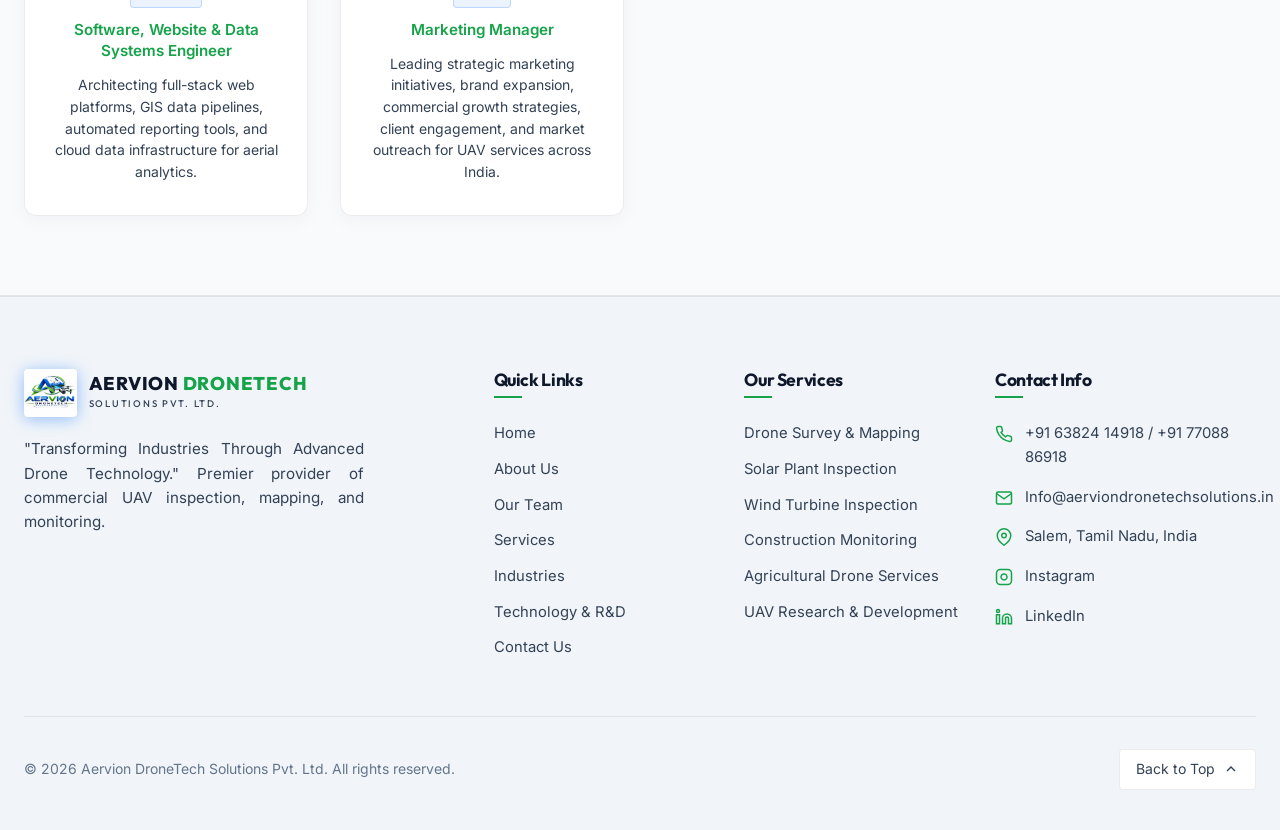
==== commit dfdbbc85: "Fix - google search url logo" ====
--- a/about.html
+++ b/about.html
@@ -4,9 +4,105 @@
 <head>
   <meta charset="UTF-8">
   <meta name="viewport" content="width=device-width, initial-scale=1.0">
-  <title>About Us | Aervion DroneTech Solutions Pvt. Ltd.</title>
+  <title>About Us | Aervion DroneTech Solutions Pvt. Ltd. | Salem, India</title>
   <meta name="description"
-    content="Learn about Aervion DroneTech Solutions Pvt. Ltd., an emerging drone technology company based in salem , India. Discover our Vision, Mission, and Core Values.">
+    content="Learn about Aervion DroneTech Solutions Pvt. Ltd., an emerging drone technology company based in Salem, Tamil Nadu, India. Discover our vision, leadership team, and core values.">
+  <meta name="keywords"
+    content="About Aervion DroneTech, Drone Company Salem, Drone Technology India, Sabarivasan Mariyappan, UAV Inspection Company Tamil Nadu, Drone Services Startup">
+  <meta name="author" content="Aervion DroneTech Solutions Pvt. Ltd.">
+  <meta name="robots" content="index, follow, max-image-preview:large, max-snippet:-1, max-video-preview:-1">
+  <link rel="canonical" href="https://aerviondronetechsolutions.in/about.html">
+
+  <!-- Favicon & Brand Icons -->
+  <link rel="icon" type="image/jpeg" href="images/aervion_logo.jpeg">
+  <link rel="apple-touch-icon" href="images/aervion_logo.jpeg">
+
+  <!-- Open Graph / Social Media -->
+  <meta property="og:locale" content="en_IN">
+  <meta property="og:type" content="website">
+  <meta property="og:title" content="About Us | Aervion DroneTech Solutions Pvt. Ltd.">
+  <meta property="og:description"
+    content="Discover Aervion DroneTech Solutions Pvt. Ltd. - Vision, Mission, Leadership Team, and specialized commercial drone capabilities based in Salem, Tamil Nadu, India.">
+  <meta property="og:url" content="https://aerviondronetechsolutions.in/about.html">
+  <meta property="og:site_name" content="Aervion DroneTech Solutions Pvt. Ltd.">
+  <meta property="og:image" content="https://aerviondronetechsolutions.in/images/drone_realtime_hero.jpg">
+  <meta property="og:image:width" content="1272">
+  <meta property="og:image:height" content="1267">
+  <meta property="og:image:alt" content="Aervion DroneTech Solutions Corporate Profile">
+
+  <!-- Twitter Card -->
+  <meta name="twitter:card" content="summary_large_image">
+  <meta name="twitter:title" content="About Aervion DroneTech Solutions Pvt. Ltd.">
+  <meta name="twitter:description"
+    content="Transforming industries through advanced drone technology and certified flight operations in India.">
+  <meta name="twitter:image" content="https://aerviondronetechsolutions.in/images/drone_realtime_hero.jpg">
+
+  <!-- Performance Preconnect -->
+  <link rel="preconnect" href="https://fonts.googleapis.com">
+  <link rel="preconnect" href="https://fonts.gstatic.com" crossorigin>
+
+  <!-- Noscript Fallback for Search Crawlers -->
+  <noscript>
+    <style>
+      .reveal, .reveal-up, .reveal-left, .reveal-right, .reveal-zoom {
+        opacity: 1 !important;
+        transform: none !important;
+      }
+    </style>
+  </noscript>
+
+  <!-- Structured Data / JSON-LD Schema -->
+  <script type="application/ld+json">
+  {
+    "@context": "https://schema.org",
+    "@graph": [
+      {
+        "@type": "AboutPage",
+        "@id": "https://aerviondronetechsolutions.in/about.html#webpage",
+        "url": "https://aerviondronetechsolutions.in/about.html",
+        "name": "About Us | Aervion DroneTech Solutions Pvt. Ltd.",
+        "description": "Company profile, vision, mission, core values, and executive leadership team of Aervion DroneTech Solutions Pvt. Ltd.",
+        "isPartOf": {
+          "@type": "WebSite",
+          "@id": "https://aerviondronetechsolutions.in/#website",
+          "url": "https://aerviondronetechsolutions.in/",
+          "name": "Aervion DroneTech Solutions Pvt. Ltd."
+        },
+        "about": {
+          "@type": "Organization",
+          "@id": "https://aerviondronetechsolutions.in/#organization",
+          "name": "Aervion DroneTech Solutions Pvt. Ltd.",
+          "url": "https://aerviondronetechsolutions.in/",
+          "logo": "https://aerviondronetechsolutions.in/images/aervion_logo.jpeg",
+          "address": {
+            "@type": "PostalAddress",
+            "addressLocality": "Salem",
+            "addressRegion": "Tamil Nadu",
+            "addressCountry": "IN"
+          }
+        }
+      },
+      {
+        "@type": "BreadcrumbList",
+        "@id": "https://aerviondronetechsolutions.in/about.html#breadcrumb",
+        "itemListElement": [
+          {
+            "@type": "ListItem",
+            "position": 1,
+            "name": "Home",
+            "item": "https://aerviondronetechsolutions.in/"
+          },
+          {
+            "@type": "ListItem",
+            "position": 2,
+            "name": "About Us",
+            "item": "https://aerviondronetechsolutions.in/about.html"
+          }
+        ]
+      }
+    ]
+  }
+  </script>
 
   <!-- Favicon -->
   <link rel="icon" type="image/png" href="images/favicon.png">
@@ -25,7 +121,7 @@
   <header class="site-header">
     <div class="container header-container">
       <a href="index.html" class="brand-logo" aria-label="Aervion DroneTech Home">
-        <img src="images/aervion_logo.jpeg" alt="Aervion DroneTech Solutions Official Logo" class="brand-logo-img">
+        <img src="images/aervion_logo.jpeg" alt="Aervion DroneTech Solutions Official Logo" class="brand-logo-img" width="48" height="48">
         <div class="brand-text">
           <span class="brand-title">AERVION <span>DRONETECH</span></span>
           <span class="brand-sub">SOLUTIONS PVT. LTD.</span>
@@ -368,7 +464,7 @@
       <div class="footer-grid">
         <div class="footer-brand">
           <a href="index.html" class="brand-logo">
-            <img src="images/aervion_logo.jpeg" alt="Aervion Logo" class="brand-logo-img">
+            <img src="images/aervion_logo.jpeg" alt="Aervion DroneTech Solutions Official Corporate Logo" class="brand-logo-img" width="48" height="48" loading="lazy" decoding="async">
             <div class="brand-text">
               <span class="brand-title">AERVION <span>DRONETECH</span></span>
               <span class="brand-sub">SOLUTIONS PVT. LTD.</span>
@@ -425,7 +521,7 @@
                 <path d="M21 10c0 7-9 13-9 13s-9-6-9-13a9 9 0 0 1 18 0z" />
                 <circle cx="12" cy="10" r="3" />
               </svg>
-              <div>Salem, India</div>
+              <div>Salem, Tamil Nadu, India</div>
             </div>
             <div class="item">
               <svg viewBox="0 0 24 24" fill="none" stroke="currentColor" stroke-width="2">
